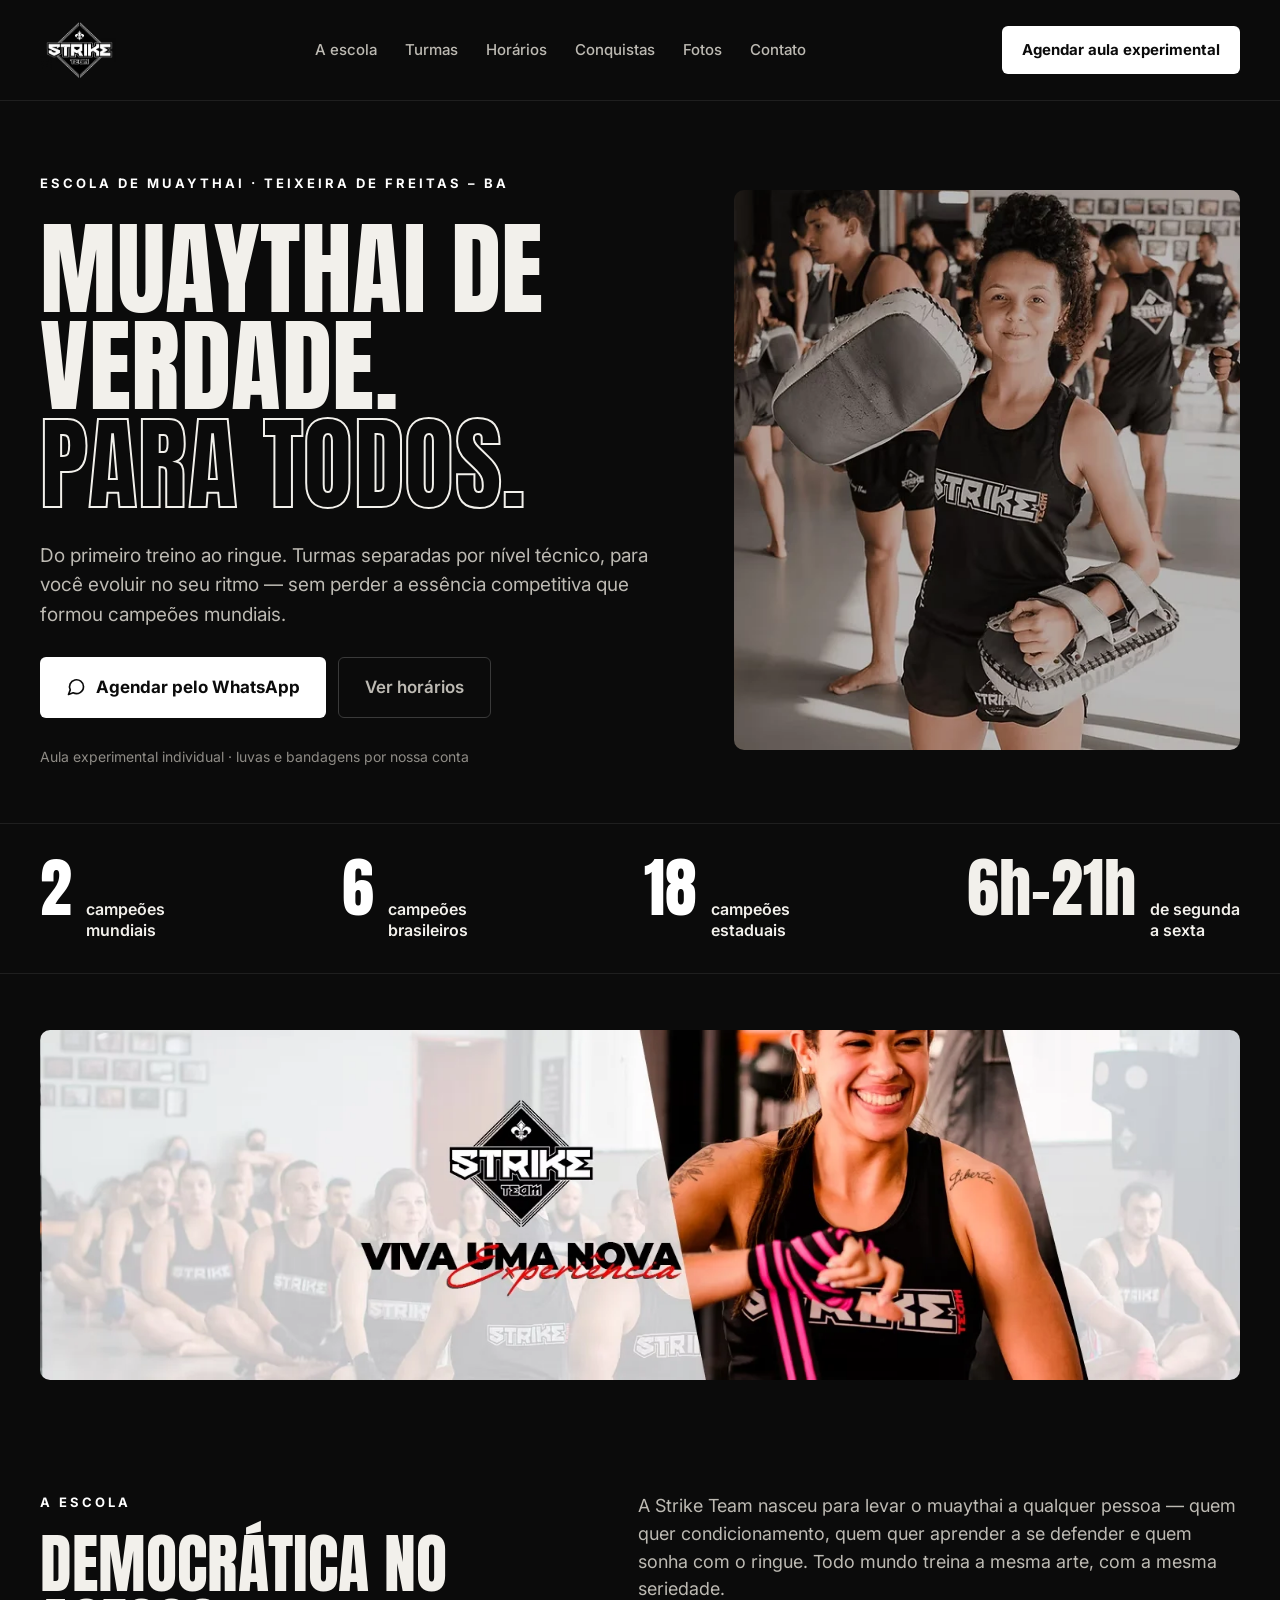
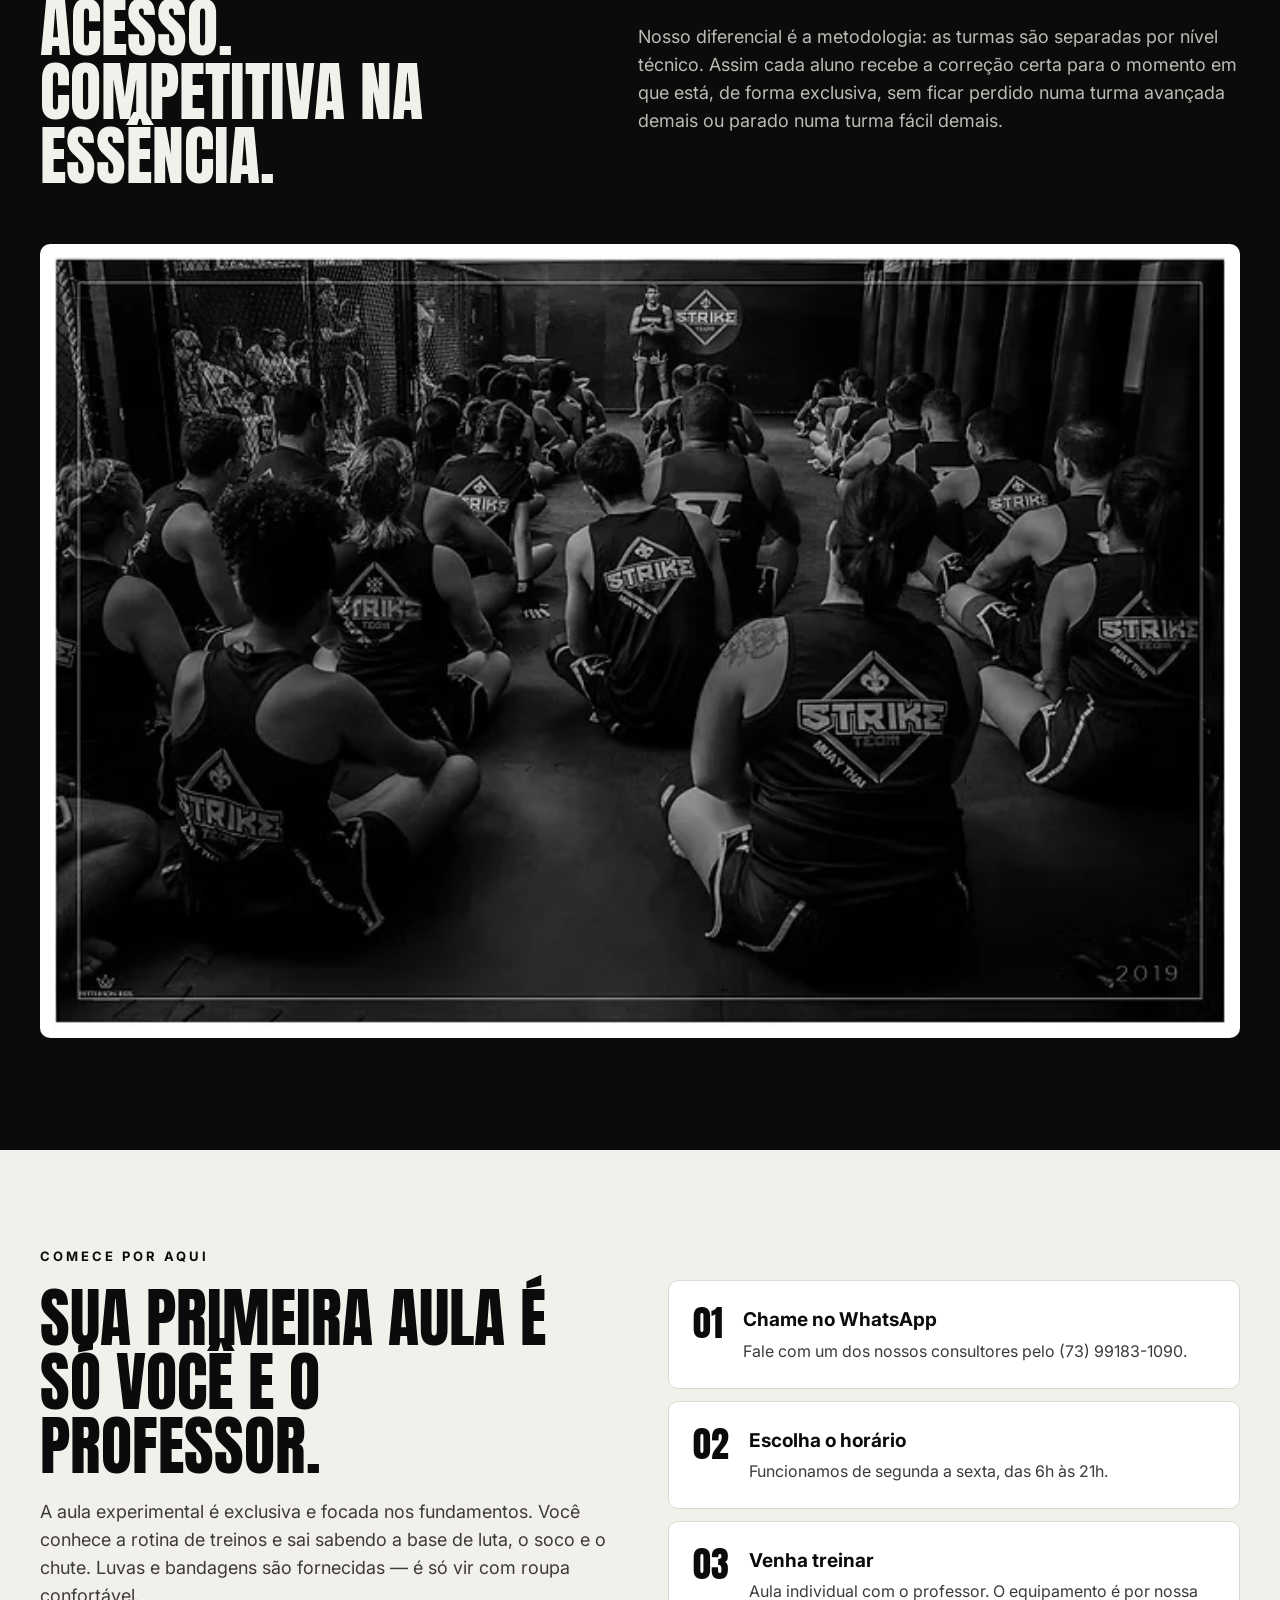
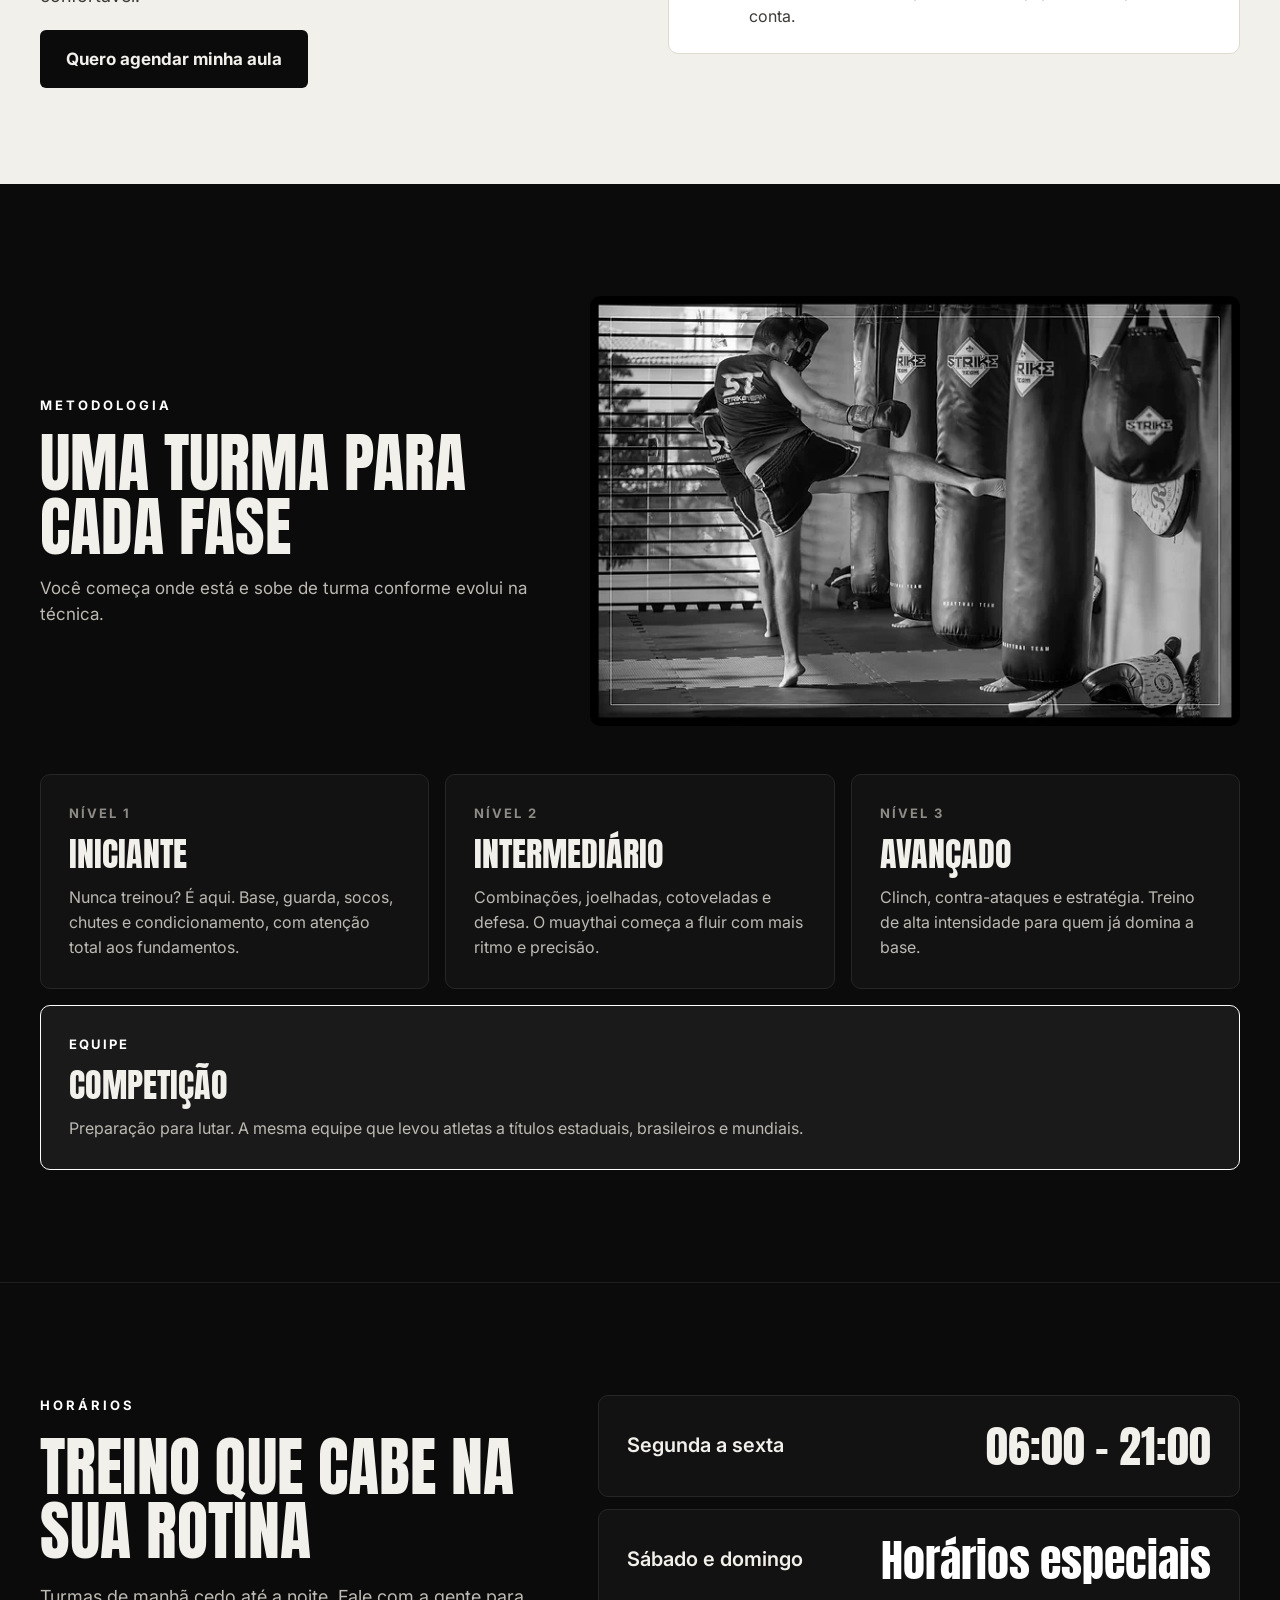
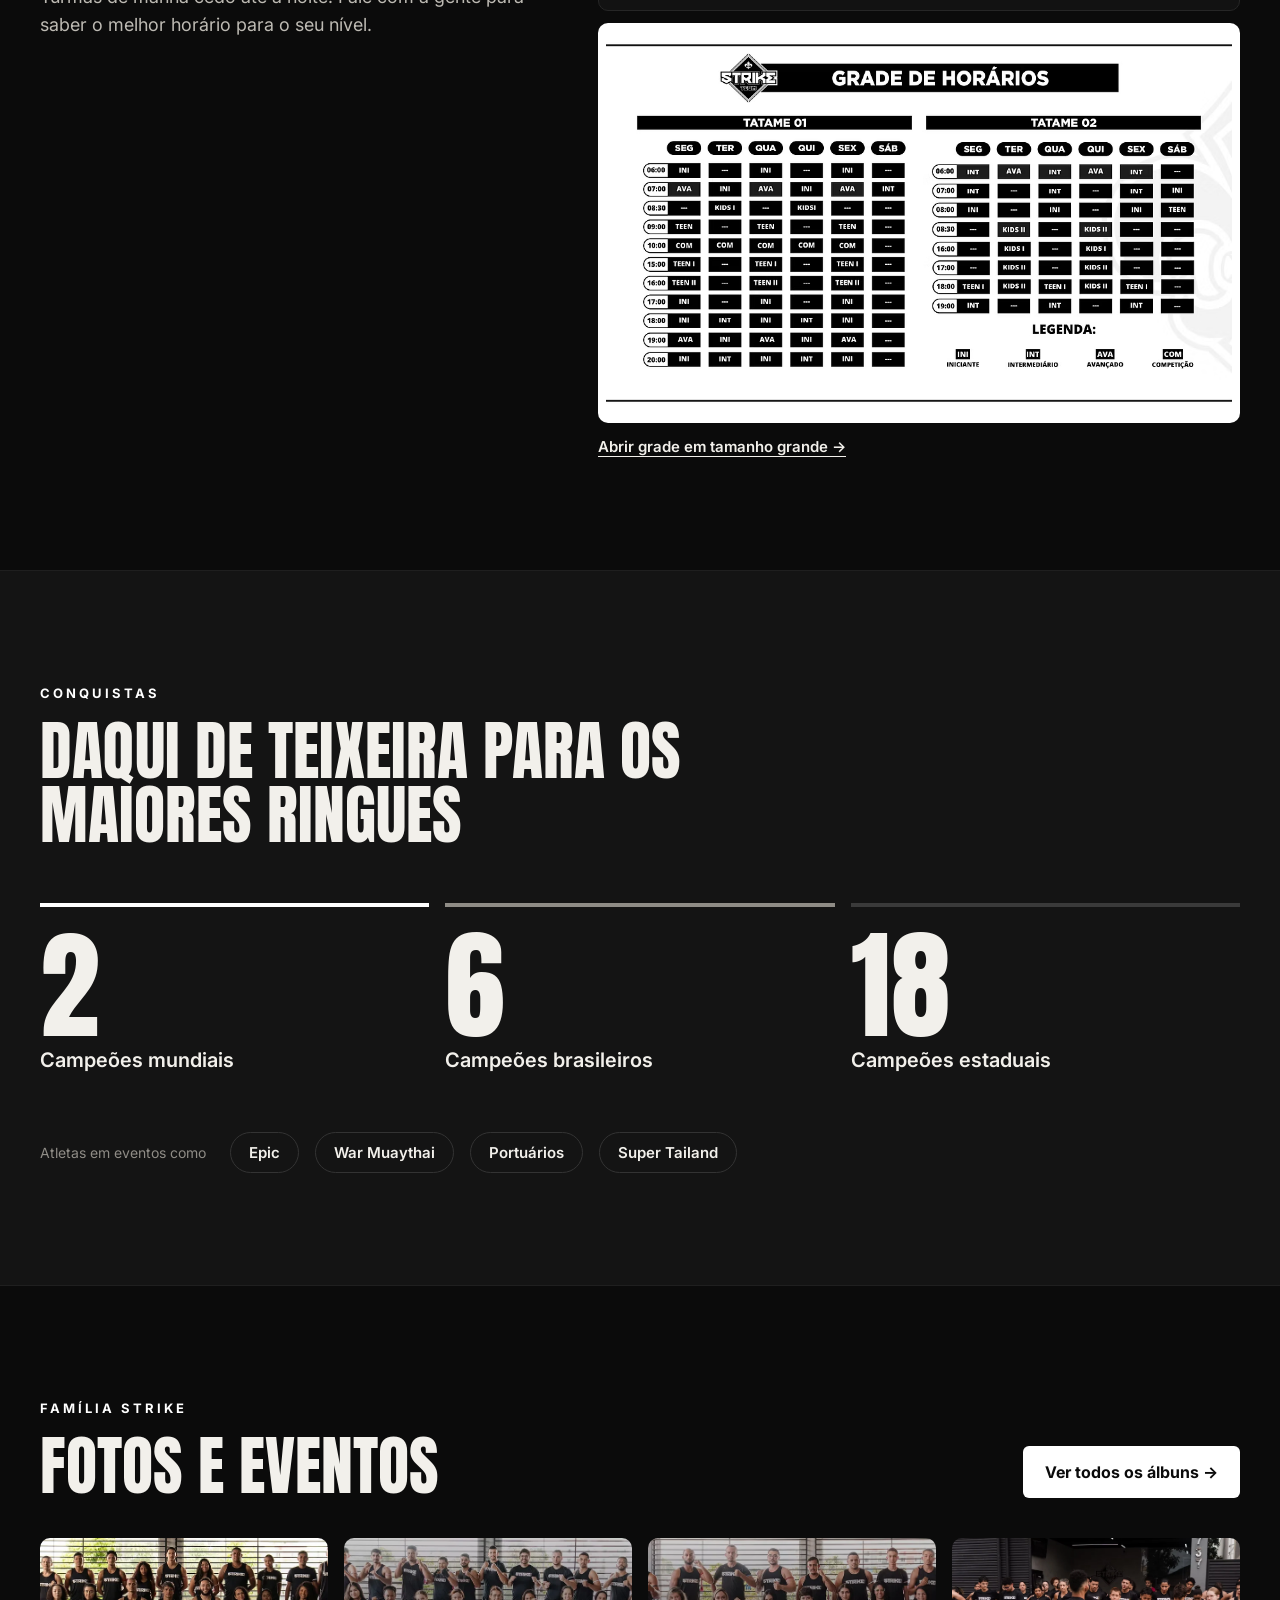
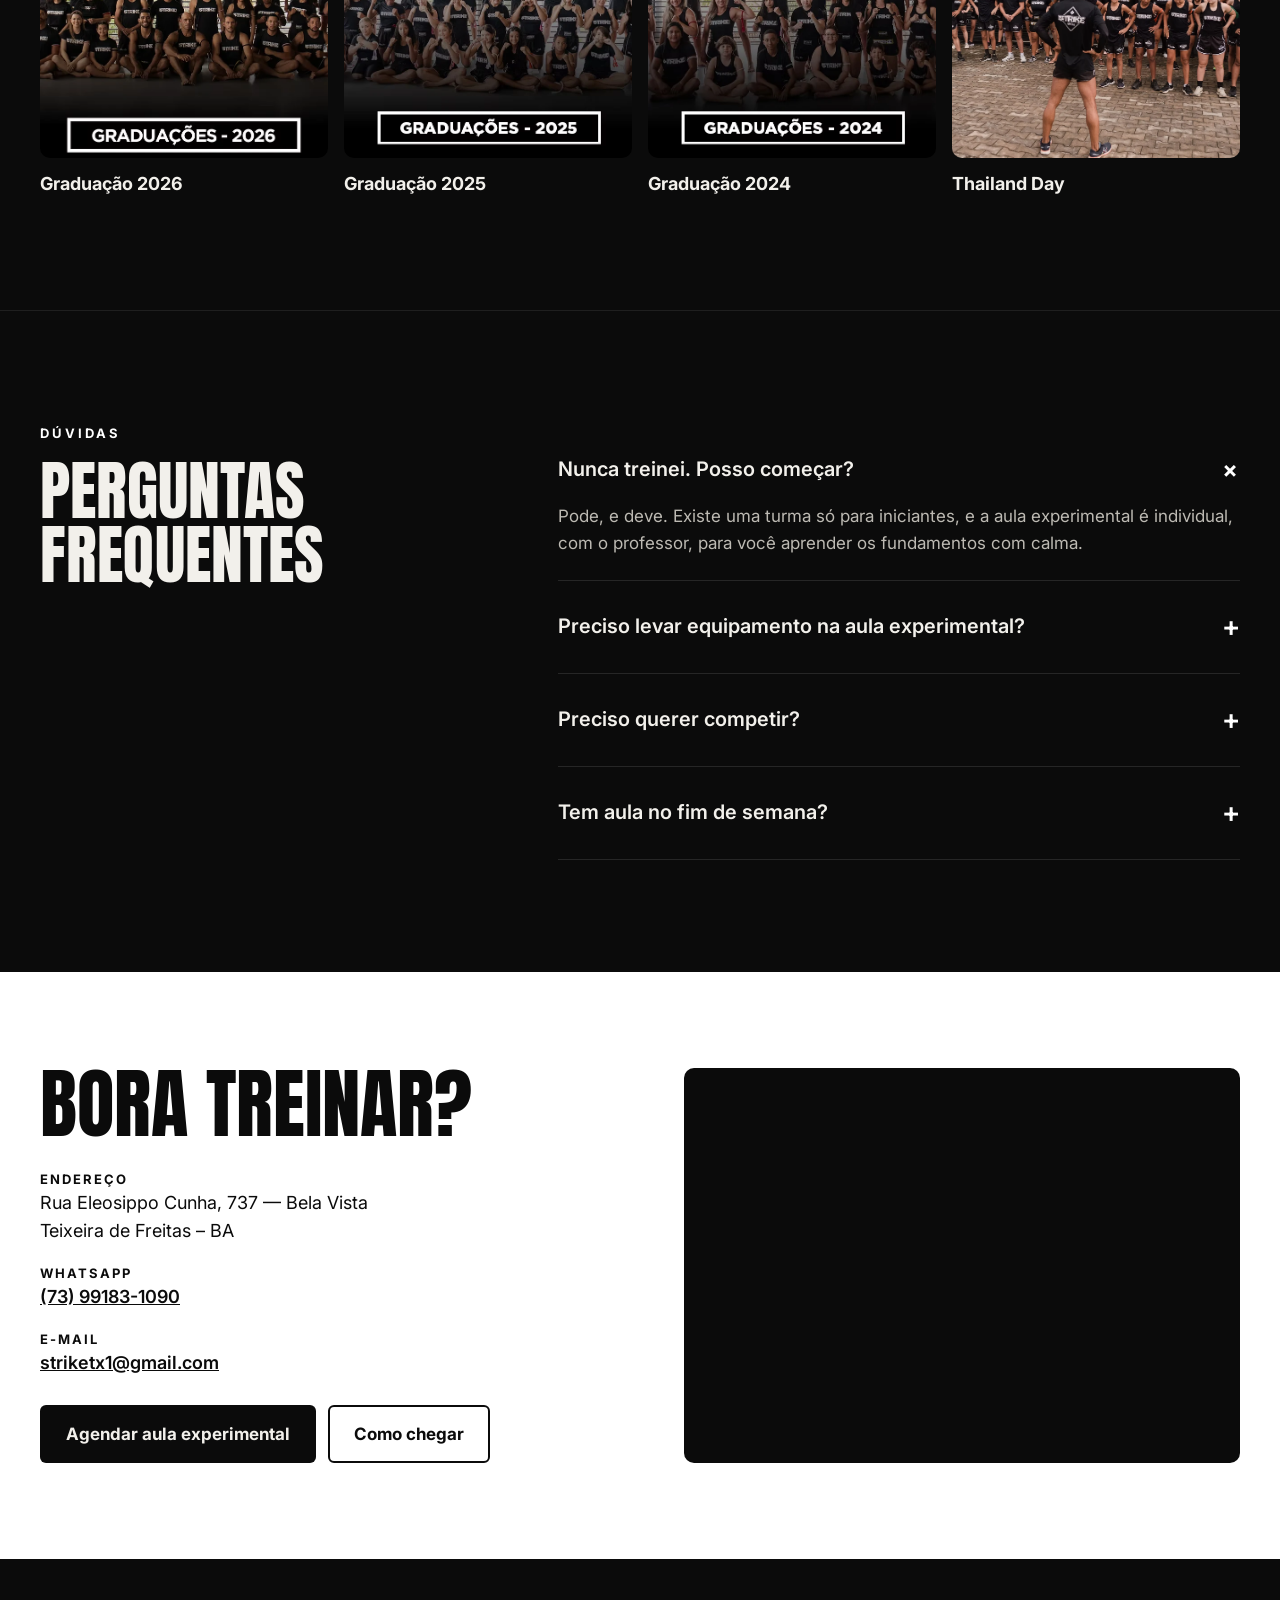
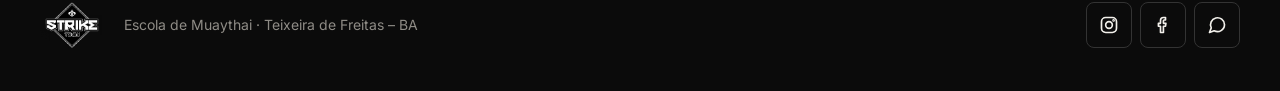
==== index.html @ cdd3045f "Site da Strike Team: página inicial e página de fotos Co-Authored-By: Claude Opus 5.5 <noreply@anthr" ====
<!doctype html>
<html lang="pt-BR">
<head>
<meta charset="utf-8">
<meta name="description" content="Escola de Muaythai Strike Team em Teixeira de Freitas – BA. Turmas por nível, do iniciante à competição. Agende sua aula experimental.">
<title>Strike Team — Escola de Muaythai em Teixeira de Freitas</title>
<meta name="viewport" content="width=device-width, initial-scale=1">
<link rel="icon" href="img/logo.png">

<link rel="preconnect" href="https://fonts.googleapis.com">
<link href="https://fonts.googleapis.com/css2?family=Anton&amp;family=Inter:wght@400;500;600;700&amp;display=swap" rel="stylesheet">
<style>
body{margin:0;background:#0B0B0B}
a{color:#F2F0EB}a:hover{color:#FFFFFF}
.ph{background-color:#161616;background-image:repeating-linear-gradient(135deg,rgba(255,255,255,0.035) 0 2px,transparent 2px 14px);border:1px solid #262626}
.btn-red:hover{background:#D6D3CC !important;color:#0B0B0B !important}
.btn-ghost:hover{border-color:#F2F0EB !important;color:#F2F0EB !important}
.navlink{color:#BDBAB3;text-decoration:none}.navlink:hover{color:#F2F0EB}
.card:hover{border-color:#F2F0EB !important}
.tile:hover .tile-label{text-decoration:underline}
details summary{list-style:none;cursor:pointer}
details summary::-webkit-details-marker{display:none}
details[open] .plus{transform:rotate(45deg)}
</style>
</head>
<body>



<div style="width: 100%; background: #0B0B0B; color: #F2F0EB; font-family: Inter, system-ui, sans-serif; font-size: 16px; line-height: 1.55">


<header style="border-bottom: 1px solid #1F1F1F">
<div style="max-width: 1200px; margin: 0 auto; padding: 18px 24px; display: flex; flex-wrap: wrap; align-items: center; justify-content: space-between; gap: 16px 32px">
<a href="#topo" style="display: flex; align-items: center; min-height: 44px">
<img src="img/logo.png" alt="Strike Team — início" style="height: 64px; width: auto; display: block">
</a>
<nav aria-label="Principal" style="display: flex; flex-wrap: wrap; gap: 8px 28px; font-size: 15px; font-weight: 500">
<a class="navlink" href="#escola">A escola</a>
<a class="navlink" href="#turmas">Turmas</a>
<a class="navlink" href="#horarios">Horários</a>
<a class="navlink" href="#conquistas">Conquistas</a>
<a class="navlink" href="fotos.html">Fotos</a>
<a class="navlink" href="#contato">Contato</a>
</nav>
<a class="btn-red" href="https://wa.me/5573991831090?text=Ol%C3%A1!%20Quero%20agendar%20minha%20aula%20experimental%20na%20Strike%20Team." style="background: #FFFFFF; color: #0B0B0B; text-decoration: none; font-weight: 700; font-size: 15px; padding: 12px 20px; border-radius: 6px; min-height: 44px; box-sizing: border-box; display: inline-flex; align-items: center">Agendar aula experimental</a>
</div>
</header>


<section id="topo" style="max-width: 1200px; margin: 0 auto; padding: 72px 24px 56px; display: flex; flex-wrap: wrap; gap: 48px; align-items: center">
<div style="flex: 1 1 520px; min-width: 0; display: flex; flex-direction: column; gap: 28px">
<p style="margin: 0; font-size: 13px; font-weight: 700; letter-spacing: 3px; text-transform: uppercase; color: #FFFFFF">Escola de Muaythai · Teixeira de Freitas – BA</p>
<h1 style="margin: 0; font-family: Anton, Impact, sans-serif; font-weight: 400; font-size: clamp(56px, 8vw, 112px); line-height: 0.95; letter-spacing: 0.5px; text-transform: uppercase">Muaythai de verdade.<br><span style="color: transparent; -webkit-text-stroke: 2px #F2F0EB">Para todos.</span></h1>
<p style="margin: 0; font-size: 19px; color: #BDBAB3; max-width: 34em">Do primeiro treino ao ringue. Turmas separadas por nível técnico, para você evoluir no seu ritmo — sem perder a essência competitiva que formou campeões mundiais.</p>
<div style="display: flex; flex-wrap: wrap; gap: 12px">
<a class="btn-red" href="https://wa.me/5573991831090?text=Ol%C3%A1!%20Quero%20agendar%20minha%20aula%20experimental%20na%20Strike%20Team." style="background: #FFFFFF; color: #0B0B0B; text-decoration: none; font-weight: 700; font-size: 17px; padding: 16px 26px; border-radius: 6px; display: inline-flex; align-items: center; gap: 10px; min-height: 52px; box-sizing: border-box">
<svg aria-hidden="true" width="20" height="20" viewBox="0 0 24 24" fill="none" stroke="currentColor" stroke-width="2" stroke-linecap="round" stroke-linejoin="round"><path d="M21 11.5a8.4 8.4 0 0 1-12.4 7.4L3 21l2.1-5.5A8.4 8.4 0 1 1 21 11.5z"></path></svg>
Agendar pelo WhatsApp</a>
<a class="btn-ghost" href="#horarios" style="border: 1px solid #3A3A3A; color: #BDBAB3; text-decoration: none; font-weight: 600; font-size: 17px; padding: 16px 26px; border-radius: 6px; display: inline-flex; align-items: center; min-height: 52px; box-sizing: border-box">Ver horários</a>
</div>
<p style="margin: 0; font-size: 14px; color: #8F8C86">Aula experimental individual · luvas e bandagens por nossa conta</p>
</div>
<img src="img/aluna.webp" alt="Aluna da Strike Team segurando aparadores no tatame, com a turma treinando ao fundo" style="flex: 1 1 380px; min-width: 0; height: 560px; border-radius: 10px; object-fit: cover; object-position: center 30%; display: block">
</section>


<section aria-label="Resultados" style="border-top: 1px solid #1F1F1F; border-bottom: 1px solid #1F1F1F">
<div style="max-width: 1200px; margin: 0 auto; padding: 32px 24px; display: flex; flex-wrap: wrap; gap: 24px 48px; justify-content: space-between; align-items: center">
<div style="display: flex; align-items: baseline; gap: 14px"><span style="font-family: Anton, Impact, sans-serif; font-size: 64px; line-height: 1; color: #FFFFFF">2</span><span style="font-weight: 600; font-size: 16px; line-height: 1.3">campeões<br>mundiais</span></div>
<div style="display: flex; align-items: baseline; gap: 14px"><span style="font-family: Anton, Impact, sans-serif; font-size: 64px; line-height: 1; color: #FFFFFF">6</span><span style="font-weight: 600; font-size: 16px; line-height: 1.3">campeões<br>brasileiros</span></div>
<div style="display: flex; align-items: baseline; gap: 14px"><span style="font-family: Anton, Impact, sans-serif; font-size: 64px; line-height: 1; color: #FFFFFF">18</span><span style="font-weight: 600; font-size: 16px; line-height: 1.3">campeões<br>estaduais</span></div>
<div style="display: flex; align-items: baseline; gap: 14px"><span style="font-family: Anton, Impact, sans-serif; font-size: 64px; line-height: 1">6h–21h</span><span style="font-weight: 600; font-size: 16px; line-height: 1.3">de segunda<br>a sexta</span></div>
</div>
</section>


<section aria-label="Viva uma nova experiência" style="max-width: 1200px; margin: 0 auto; padding: 56px 24px 0">
<a href="https://wa.me/5573991831090?text=Ol%C3%A1!%20Quero%20agendar%20minha%20aula%20experimental%20na%20Strike%20Team." style="display: block; border-radius: 10px; overflow: hidden">
<img src="img/capa.webp" alt="Strike Team — Viva uma nova experiência. Aluna sorrindo com bandagens rosa e turma ao fundo" style="width: 100%; height: auto; display: block">
</a>
</section>


<section id="escola" style="max-width: 1200px; margin: 0 auto; padding: 112px 24px; display: flex; flex-wrap: wrap; gap: 56px; align-items: flex-start">
<div style="flex: 1 1 420px; min-width: 0; display: flex; flex-direction: column; gap: 20px">
<p style="margin: 0; font-size: 13px; font-weight: 700; letter-spacing: 3px; text-transform: uppercase; color: #FFFFFF">A escola</p>
<h2 style="margin: 0; font-family: Anton, Impact, sans-serif; font-weight: 400; font-size: clamp(40px, 5vw, 64px); line-height: 1; text-transform: uppercase">Democrática no acesso.<br>Competitiva na essência.</h2>
</div>
<div style="flex: 1 1 480px; min-width: 0; display: flex; flex-direction: column; gap: 20px; font-size: 18px; color: #BDBAB3">
<p style="margin: 0">A Strike Team nasceu para levar o muaythai a qualquer pessoa — quem quer condicionamento, quem quer aprender a se defender e quem sonha com o ringue. Todo mundo treina a mesma arte, com a mesma seriedade.</p>
<p style="margin: 0">Nosso diferencial é a metodologia: as turmas são separadas por nível técnico. Assim cada aluno recebe a correção certa para o momento em que está, de forma exclusiva, sem ficar perdido numa turma avançada demais ou parado numa turma fácil demais.</p>
</div>
<img src="img/tatame.webp" alt="Alunos da Strike Team sentados no tatame ouvindo o professor" style="flex: 1 1 100%; width: 100%; min-width: 0; height: auto; border-radius: 10px; display: block">
</section>


<section aria-labelledby="exp-title" style="background: #F2F0EB; color: #0B0B0B">
<div style="max-width: 1200px; margin: 0 auto; padding: 96px 24px; display: flex; flex-wrap: wrap; gap: 56px; align-items: center">
<div style="flex: 1 1 440px; min-width: 0; display: flex; flex-direction: column; gap: 20px">
<p style="margin: 0; font-size: 13px; font-weight: 700; letter-spacing: 3px; text-transform: uppercase; color: #0B0B0B">Comece por aqui</p>
<h2 id="exp-title" style="margin: 0; font-family: Anton, Impact, sans-serif; font-weight: 400; font-size: clamp(40px, 5vw, 64px); line-height: 1; text-transform: uppercase">Sua primeira aula é só você e o professor.</h2>
<p style="margin: 0; font-size: 18px; color: #3D3B37">A aula experimental é exclusiva e focada nos fundamentos. Você conhece a rotina de treinos e sai sabendo a base de luta, o soco e o chute. Luvas e bandagens são fornecidas — é só vir com roupa confortável.</p>
<a href="https://wa.me/5573991831090?text=Ol%C3%A1!%20Quero%20agendar%20minha%20aula%20experimental%20na%20Strike%20Team." style="align-self: flex-start; background: #0B0B0B; color: #F2F0EB; text-decoration: none; font-weight: 700; font-size: 17px; padding: 16px 26px; border-radius: 6px; min-height: 52px; box-sizing: border-box; display: inline-flex; align-items: center">Quero agendar minha aula</a>
</div>
<ol style="flex: 1 1 440px; min-width: 0; margin: 0; padding: 0; list-style: none; display: flex; flex-direction: column; gap: 12px">
<li style="display: flex; gap: 20px; align-items: flex-start; background: #FFFFFF; border: 1px solid #DEDAD1; border-radius: 10px; padding: 24px">
<span style="font-family: Anton, Impact, sans-serif; font-size: 36px; line-height: 1; color: #0B0B0B">01</span>
<div><h3 style="margin: 0 0 4px; font-size: 19px; font-weight: 700">Chame no WhatsApp</h3><p style="margin: 0; color: #3D3B37">Fale com um dos nossos consultores pelo (73) 99183-1090.</p></div>
</li>
<li style="display: flex; gap: 20px; align-items: flex-start; background: #FFFFFF; border: 1px solid #DEDAD1; border-radius: 10px; padding: 24px">
<span style="font-family: Anton, Impact, sans-serif; font-size: 36px; line-height: 1; color: #0B0B0B">02</span>
<div><h3 style="margin: 0 0 4px; font-size: 19px; font-weight: 700">Escolha o horário</h3><p style="margin: 0; color: #3D3B37">Funcionamos de segunda a sexta, das 6h às 21h.</p></div>
</li>
<li style="display: flex; gap: 20px; align-items: flex-start; background: #FFFFFF; border: 1px solid #DEDAD1; border-radius: 10px; padding: 24px">
<span style="font-family: Anton, Impact, sans-serif; font-size: 36px; line-height: 1; color: #0B0B0B">03</span>
<div><h3 style="margin: 0 0 4px; font-size: 19px; font-weight: 700">Venha treinar</h3><p style="margin: 0; color: #3D3B37">Aula individual com o professor. O equipamento é por nossa conta.</p></div>
</li>
</ol>
</div>
</section>


<section id="turmas" style="max-width: 1200px; margin: 0 auto; padding: 112px 24px; display: flex; flex-direction: column; gap: 48px">
<div style="display: flex; flex-wrap: wrap; gap: 40px; justify-content: space-between; align-items: center">
<div style="flex: 1 1 380px; min-width: 0; display: flex; flex-direction: column; gap: 16px">
<p style="margin: 0; font-size: 13px; font-weight: 700; letter-spacing: 3px; text-transform: uppercase; color: #FFFFFF">Metodologia</p>
<h2 style="margin: 0; font-family: Anton, Impact, sans-serif; font-weight: 400; font-size: clamp(40px, 5vw, 64px); line-height: 1; text-transform: uppercase">Uma turma para cada fase</h2>
<p style="margin: 0; color: #BDBAB3; font-size: 17px">Você começa onde está e sobe de turma conforme evolui na técnica.</p>
</div>
<img src="img/metodologia.webp" alt="Atleta da Strike Team chutando o saco de pancada" style="flex: 1 1 520px; min-width: 0; width: 100%; height: auto; border-radius: 10px; display: block">
</div>
<div style="display: flex; flex-wrap: wrap; gap: 16px">
<article class="card" style="flex: 1 1 240px; min-width: 0; border: 1px solid #262626; border-radius: 10px; padding: 28px; display: flex; flex-direction: column; gap: 14px; background: #121212">
<span style="font-size: 13px; font-weight: 700; letter-spacing: 2px; color: #8F8C86">NÍVEL 1</span>
<h3 style="margin: 0; font-family: Anton, Impact, sans-serif; font-weight: 400; font-size: 34px; text-transform: uppercase; line-height: 1">Iniciante</h3>
<p style="margin: 0; color: #BDBAB3">Nunca treinou? É aqui. Base, guarda, socos, chutes e condicionamento, com atenção total aos fundamentos.</p>
</article>
<article class="card" style="flex: 1 1 240px; min-width: 0; border: 1px solid #262626; border-radius: 10px; padding: 28px; display: flex; flex-direction: column; gap: 14px; background: #121212">
<span style="font-size: 13px; font-weight: 700; letter-spacing: 2px; color: #8F8C86">NÍVEL 2</span>
<h3 style="margin: 0; font-family: Anton, Impact, sans-serif; font-weight: 400; font-size: 34px; text-transform: uppercase; line-height: 1">Intermediário</h3>
<p style="margin: 0; color: #BDBAB3">Combinações, joelhadas, cotoveladas e defesa. O muaythai começa a fluir com mais ritmo e precisão.</p>
</article>
<article class="card" style="flex: 1 1 240px; min-width: 0; border: 1px solid #262626; border-radius: 10px; padding: 28px; display: flex; flex-direction: column; gap: 14px; background: #121212">
<span style="font-size: 13px; font-weight: 700; letter-spacing: 2px; color: #8F8C86">NÍVEL 3</span>
<h3 style="margin: 0; font-family: Anton, Impact, sans-serif; font-weight: 400; font-size: 34px; text-transform: uppercase; line-height: 1">Avançado</h3>
<p style="margin: 0; color: #BDBAB3">Clinch, contra-ataques e estratégia. Treino de alta intensidade para quem já domina a base.</p>
</article>
<article class="card" style="flex: 1 1 240px; min-width: 0; border: 1px solid #FFFFFF; border-radius: 10px; padding: 28px; display: flex; flex-direction: column; gap: 14px; background: #1A1A1A">
<span style="font-size: 13px; font-weight: 700; letter-spacing: 2px; color: #FFFFFF">EQUIPE</span>
<h3 style="margin: 0; font-family: Anton, Impact, sans-serif; font-weight: 400; font-size: 34px; text-transform: uppercase; line-height: 1">Competição</h3>
<p style="margin: 0; color: #BDBAB3">Preparação para lutar. A mesma equipe que levou atletas a títulos estaduais, brasileiros e mundiais.</p>
</article>
</div>
</section>


<section id="horarios" style="border-top: 1px solid #1F1F1F">
<div style="max-width: 1200px; margin: 0 auto; padding: 112px 24px; display: flex; flex-wrap: wrap; gap: 56px; align-items: flex-start">
<div style="flex: 1 1 380px; min-width: 0; display: flex; flex-direction: column; gap: 20px">
<p style="margin: 0; font-size: 13px; font-weight: 700; letter-spacing: 3px; text-transform: uppercase; color: #FFFFFF">Horários</p>
<h2 style="margin: 0; font-family: Anton, Impact, sans-serif; font-weight: 400; font-size: clamp(40px, 5vw, 64px); line-height: 1; text-transform: uppercase">Treino que cabe na sua rotina</h2>
<p style="margin: 0; font-size: 18px; color: #BDBAB3">Turmas de manhã cedo até a noite. Fale com a gente para saber o melhor horário para o seu nível.</p>
</div>
<div style="flex: 1 1 520px; min-width: 0; display: flex; flex-direction: column; gap: 12px">
<div style="display: flex; flex-wrap: wrap; justify-content: space-between; align-items: center; gap: 12px; border: 1px solid #262626; border-radius: 10px; padding: 28px; background: #121212">
<span style="font-size: 20px; font-weight: 600">Segunda a sexta</span>
<span style="font-family: Anton, Impact, sans-serif; font-size: 44px; line-height: 1">06:00 – 21:00</span>
</div>
<div style="display: flex; flex-wrap: wrap; justify-content: space-between; align-items: center; gap: 12px; border: 1px solid #262626; border-radius: 10px; padding: 28px; background: #121212">
<span style="font-size: 20px; font-weight: 600">Sábado e domingo</span>
<span style="font-family: Anton, Impact, sans-serif; font-size: 44px; line-height: 1; color: #FFFFFF">Horários especiais</span>
</div>
<a href="img/grade.png" target="_blank" style="display: block; background: #FFFFFF; border-radius: 10px; padding: 8px; text-decoration: none">
<img src="img/grade.png" alt="Grade de horários da Strike Team: Tatame 01 e Tatame 02, de segunda a sábado, com turmas iniciante, intermediário, avançado, competição, kids e teen" style="width: 100%; height: auto; display: block">
</a>
<a href="img/grade.png" style="font-size: 15px; font-weight: 600; text-underline-offset: 4px; align-self: flex-start">Abrir grade em tamanho grande →</a>
</div>
</div>
</section>


<section id="conquistas" style="background: #141414; border-top: 1px solid #1F1F1F; border-bottom: 1px solid #1F1F1F">
<div style="max-width: 1200px; margin: 0 auto; padding: 112px 24px; display: flex; flex-direction: column; gap: 56px">
<div style="display: flex; flex-direction: column; gap: 16px; max-width: 760px">
<p style="margin: 0; font-size: 13px; font-weight: 700; letter-spacing: 3px; text-transform: uppercase; color: #FFFFFF">Conquistas</p>
<h2 style="margin: 0; font-family: Anton, Impact, sans-serif; font-weight: 400; font-size: clamp(40px, 5vw, 64px); line-height: 1; text-transform: uppercase">Daqui de Teixeira para os maiores ringues</h2>
</div>
<div style="display: flex; flex-wrap: wrap; gap: 16px">
<div style="flex: 1 1 280px; min-width: 0; border-top: 4px solid #FFFFFF; padding-top: 24px; display: flex; flex-direction: column; gap: 6px">
<span style="font-family: Anton, Impact, sans-serif; font-size: 120px; line-height: 0.9">2</span>
<span style="font-size: 20px; font-weight: 600">Campeões mundiais</span>
</div>
<div style="flex: 1 1 280px; min-width: 0; border-top: 4px solid #8F8C86; padding-top: 24px; display: flex; flex-direction: column; gap: 6px">
<span style="font-family: Anton, Impact, sans-serif; font-size: 120px; line-height: 0.9">6</span>
<span style="font-size: 20px; font-weight: 600">Campeões brasileiros</span>
</div>
<div style="flex: 1 1 280px; min-width: 0; border-top: 4px solid #3A3A3A; padding-top: 24px; display: flex; flex-direction: column; gap: 6px">
<span style="font-family: Anton, Impact, sans-serif; font-size: 120px; line-height: 0.9">18</span>
<span style="font-size: 20px; font-weight: 600">Campeões estaduais</span>
</div>
</div>
<div style="display: flex; flex-wrap: wrap; align-items: center; gap: 12px 16px">
<span style="font-size: 14px; color: #8F8C86; margin-right: 8px">Atletas em eventos como</span>
<span style="border: 1px solid #333; border-radius: 999px; padding: 8px 18px; font-weight: 600; font-size: 15px">Epic</span>
<span style="border: 1px solid #333; border-radius: 999px; padding: 8px 18px; font-weight: 600; font-size: 15px">War Muaythai</span>
<span style="border: 1px solid #333; border-radius: 999px; padding: 8px 18px; font-weight: 600; font-size: 15px">Portuários</span>
<span style="border: 1px solid #333; border-radius: 999px; padding: 8px 18px; font-weight: 600; font-size: 15px">Super Tailand</span>
</div>
</div>
</section>


<section id="fotos" style="max-width: 1200px; margin: 0 auto; padding: 112px 24px; display: flex; flex-direction: column; gap: 40px">
<div style="display: flex; flex-wrap: wrap; gap: 24px; justify-content: space-between; align-items: flex-end">
<div style="display: flex; flex-direction: column; gap: 16px">
<p style="margin: 0; font-size: 13px; font-weight: 700; letter-spacing: 3px; text-transform: uppercase; color: #FFFFFF">Família Strike</p>
<h2 style="margin: 0; font-family: Anton, Impact, sans-serif; font-weight: 400; font-size: clamp(40px, 5vw, 64px); line-height: 1; text-transform: uppercase">Fotos e eventos</h2>
</div>
<a href="fotos.html" style="background: #FFFFFF; color: #0B0B0B; text-decoration: none; font-weight: 700; font-size: 16px; padding: 14px 22px; border-radius: 6px; min-height: 48px; box-sizing: border-box; display: inline-flex; align-items: center">Ver todos os álbuns →</a>
</div>
<div style="display: flex; flex-wrap: wrap; gap: 16px">
<a class="tile" href="fotos.html" style="flex: 1 1 260px; min-width: 0; text-decoration: none; color: #F2F0EB; display: flex; flex-direction: column; gap: 12px">
<img src="img/graduacao-2026.webp" alt="Turma da graduação 2026 da Strike Team" style="width: 100%; height: 220px; object-fit: cover; object-position: center top; border-radius: 10px; display: block">
<span class="tile-label" style="font-weight: 700; font-size: 18px">Graduação 2026</span>
</a>
<a class="tile" href="fotos.html" style="flex: 1 1 260px; min-width: 0; text-decoration: none; color: #F2F0EB; display: flex; flex-direction: column; gap: 12px">
<img src="img/graduacao-2025.webp" alt="Turma da graduação 2025 da Strike Team" style="width: 100%; height: 220px; object-fit: cover; object-position: center top; border-radius: 10px; display: block">
<span class="tile-label" style="font-weight: 700; font-size: 18px">Graduação 2025</span>
</a>
<a class="tile" href="fotos.html" style="flex: 1 1 260px; min-width: 0; text-decoration: none; color: #F2F0EB; display: flex; flex-direction: column; gap: 12px">
<img src="img/graduacao-2024.webp" alt="Turma da graduação 2024 da Strike Team" style="width: 100%; height: 220px; object-fit: cover; object-position: center top; border-radius: 10px; display: block">
<span class="tile-label" style="font-weight: 700; font-size: 18px">Graduação 2024</span>
</a>
<a class="tile" href="fotos.html" style="flex: 1 1 260px; min-width: 0; text-decoration: none; color: #F2F0EB; display: flex; flex-direction: column; gap: 12px">
<img src="img/thailand-day.webp" alt="Alunos da Strike Team aquecendo em frente à academia no Thailand Day" style="width: 100%; height: 220px; object-fit: cover; border-radius: 10px; display: block">
<span class="tile-label" style="font-weight: 700; font-size: 18px">Thailand Day</span>
</a>
</div>
</section>


<section aria-labelledby="faq-title" style="border-top: 1px solid #1F1F1F">
<div style="max-width: 1200px; margin: 0 auto; padding: 112px 24px; display: flex; flex-wrap: wrap; gap: 56px; align-items: flex-start">
<div style="flex: 1 1 340px; min-width: 0; display: flex; flex-direction: column; gap: 16px">
<p style="margin: 0; font-size: 13px; font-weight: 700; letter-spacing: 3px; text-transform: uppercase; color: #FFFFFF">Dúvidas</p>
<h2 id="faq-title" style="margin: 0; font-family: Anton, Impact, sans-serif; font-weight: 400; font-size: clamp(40px, 5vw, 64px); line-height: 1; text-transform: uppercase">Perguntas frequentes</h2>
</div>
<div style="flex: 1 1 560px; min-width: 0; display: flex; flex-direction: column">
<details style="border-bottom: 1px solid #262626; padding: 24px 0" open>
<summary style="display: flex; justify-content: space-between; align-items: center; gap: 16px; font-size: 20px; font-weight: 600; min-height: 44px">Nunca treinei. Posso começar?<span class="plus" aria-hidden="true" style="font-size: 28px; color: #FFFFFF; transition: transform .2s">+</span></summary>
<p style="margin: 12px 0 0; color: #BDBAB3; font-size: 17px">Pode, e deve. Existe uma turma só para iniciantes, e a aula experimental é individual, com o professor, para você aprender os fundamentos com calma.</p>
</details>
<details style="border-bottom: 1px solid #262626; padding: 24px 0">
<summary style="display: flex; justify-content: space-between; align-items: center; gap: 16px; font-size: 20px; font-weight: 600; min-height: 44px">Preciso levar equipamento na aula experimental?<span class="plus" aria-hidden="true" style="font-size: 28px; color: #FFFFFF; transition: transform .2s">+</span></summary>
<p style="margin: 12px 0 0; color: #BDBAB3; font-size: 17px">Não. Luvas e bandagens são fornecidas pela escola. Venha com roupa confortável e uma garrafa de água.</p>
</details>
<details style="border-bottom: 1px solid #262626; padding: 24px 0">
<summary style="display: flex; justify-content: space-between; align-items: center; gap: 16px; font-size: 20px; font-weight: 600; min-height: 44px">Preciso querer competir?<span class="plus" aria-hidden="true" style="font-size: 28px; color: #FFFFFF; transition: transform .2s">+</span></summary>
<p style="margin: 12px 0 0; color: #BDBAB3; font-size: 17px">Não. A maioria treina por saúde, condicionamento e defesa pessoal. A turma de competição existe para quem quiser ir além.</p>
</details>
<details style="border-bottom: 1px solid #262626; padding: 24px 0">
<summary style="display: flex; justify-content: space-between; align-items: center; gap: 16px; font-size: 20px; font-weight: 600; min-height: 44px">Tem aula no fim de semana?<span class="plus" aria-hidden="true" style="font-size: 28px; color: #FFFFFF; transition: transform .2s">+</span></summary>
<p style="margin: 12px 0 0; color: #BDBAB3; font-size: 17px">Sábados e domingos têm horários especiais. Chame no WhatsApp para saber a programação da semana.</p>
</details>
</div>
</div>
</section>


<section id="contato" style="background: #FFFFFF; color: #0B0B0B">
<div style="max-width: 1200px; margin: 0 auto; padding: 96px 24px; display: flex; flex-wrap: wrap; gap: 48px; align-items: stretch">
<div style="flex: 1 1 460px; min-width: 0; display: flex; flex-direction: column; gap: 28px">
<h2 style="margin: 0; font-family: Anton, Impact, sans-serif; font-weight: 400; font-size: clamp(48px, 6vw, 88px); line-height: 0.95; text-transform: uppercase">Bora treinar?</h2>
<div style="display: flex; flex-direction: column; gap: 18px; font-size: 18px">
<div><span style="display: block; font-size: 13px; font-weight: 700; letter-spacing: 2px">ENDEREÇO</span>Rua Eleosippo Cunha, 737 — Bela Vista<br>Teixeira de Freitas – BA</div>
<div><span style="display: block; font-size: 13px; font-weight: 700; letter-spacing: 2px">WHATSAPP</span><a href="https://wa.me/5573991831090" style="color: #0B0B0B; font-weight: 600">(73) 99183-1090</a></div>
<div><span style="display: block; font-size: 13px; font-weight: 700; letter-spacing: 2px">E-MAIL</span><a href="mailto:striketx1@gmail.com" style="color: #0B0B0B; font-weight: 600">striketx1@gmail.com</a></div>
</div>
<div style="display: flex; flex-wrap: wrap; gap: 12px">
<a href="https://wa.me/5573991831090?text=Ol%C3%A1!%20Quero%20agendar%20minha%20aula%20experimental%20na%20Strike%20Team." style="background: #0B0B0B; color: #F2F0EB; text-decoration: none; font-weight: 700; font-size: 17px; padding: 16px 26px; border-radius: 6px; min-height: 52px; box-sizing: border-box; display: inline-flex; align-items: center">Agendar aula experimental</a>
<a href="https://www.google.com/maps/dir/?api=1&amp;destination=-17.5389831,-39.7350851" style="border: 2px solid #0B0B0B; color: #0B0B0B; text-decoration: none; font-weight: 700; font-size: 17px; padding: 14px 24px; border-radius: 6px; min-height: 52px; box-sizing: border-box; display: inline-flex; align-items: center">Como chegar</a>
</div>
</div>
<div style="flex: 1 1 420px; min-width: 0; min-height: 380px; border-radius: 10px; overflow: hidden; background: #0B0B0B"><iframe title="Mapa: Strike Team Teixeira de Freitas" src="https://www.google.com/maps?q=-17.5389831,-39.7350851&amp;z=17&amp;output=embed" width="100%" height="100%" style="border:0; display:block; min-height:380px" loading="lazy" allowfullscreen referrerpolicy="no-referrer-when-downgrade"></iframe></div>
</div>
</section>


<footer style="max-width: 1200px; margin: 0 auto; padding: 40px 24px; display: flex; flex-wrap: wrap; justify-content: space-between; align-items: center; gap: 20px; font-size: 14px; color: #8F8C86">
<div style="display: flex; align-items: center; gap: 8px">
<img src="img/logo.png" alt="Strike Team" style="height: 52px; width: auto; display: block">
<span style="margin-left: 12px">Escola de Muaythai · Teixeira de Freitas – BA</span>
</div>
<div style="display: flex; gap: 8px">
<a href="https://instagram.com/striketeam.teixeira" aria-label="Instagram da Strike Team" style="width: 44px; height: 44px; border: 1px solid #333; border-radius: 8px; display: inline-flex; align-items: center; justify-content: center">
<svg aria-hidden="true" width="20" height="20" viewBox="0 0 24 24" fill="none" stroke="currentColor" stroke-width="2" stroke-linecap="round" stroke-linejoin="round"><rect x="3" y="3" width="18" height="18" rx="5"></rect><circle cx="12" cy="12" r="4"></circle><circle cx="17.5" cy="6.5" r="0.6"></circle></svg>
</a>
<a href="https://facebook.com/striketeam.tx" aria-label="Facebook da Strike Team" style="width: 44px; height: 44px; border: 1px solid #333; border-radius: 8px; display: inline-flex; align-items: center; justify-content: center">
<svg aria-hidden="true" width="20" height="20" viewBox="0 0 24 24" fill="none" stroke="currentColor" stroke-width="2" stroke-linecap="round" stroke-linejoin="round"><path d="M15 3h-2.5A3.5 3.5 0 0 0 9 6.5V10H6.5v3.5H9V21h3.5v-7.5H15l.5-3.5h-3V7a1 1 0 0 1 1-1H15z"></path></svg>
</a>
<a href="https://wa.me/5573991831090" aria-label="WhatsApp da Strike Team" style="width: 44px; height: 44px; border: 1px solid #333; border-radius: 8px; display: inline-flex; align-items: center; justify-content: center">
<svg aria-hidden="true" width="20" height="20" viewBox="0 0 24 24" fill="none" stroke="currentColor" stroke-width="2" stroke-linecap="round" stroke-linejoin="round"><path d="M21 11.5a8.4 8.4 0 0 1-12.4 7.4L3 21l2.1-5.5A8.4 8.4 0 1 1 21 11.5z"></path></svg>
</a>
</div>
</footer>

</div>


</body>
</html>
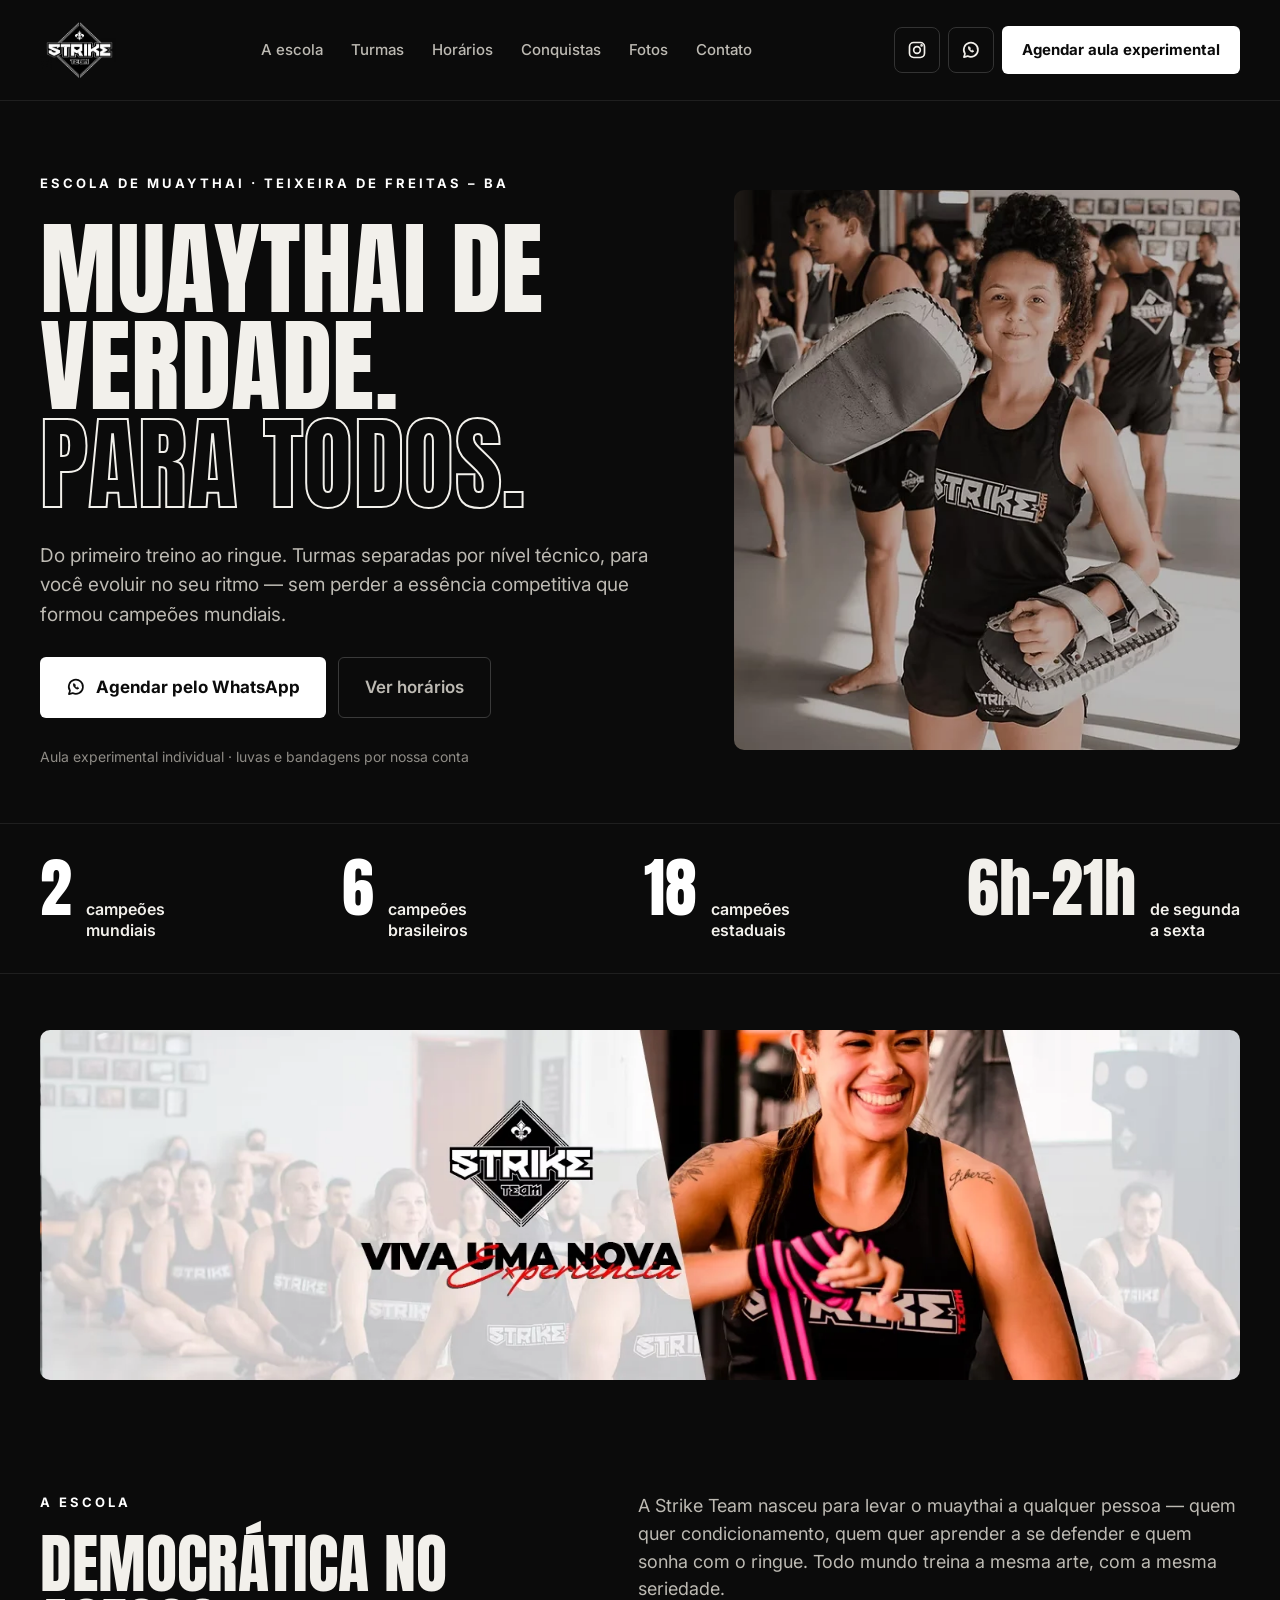
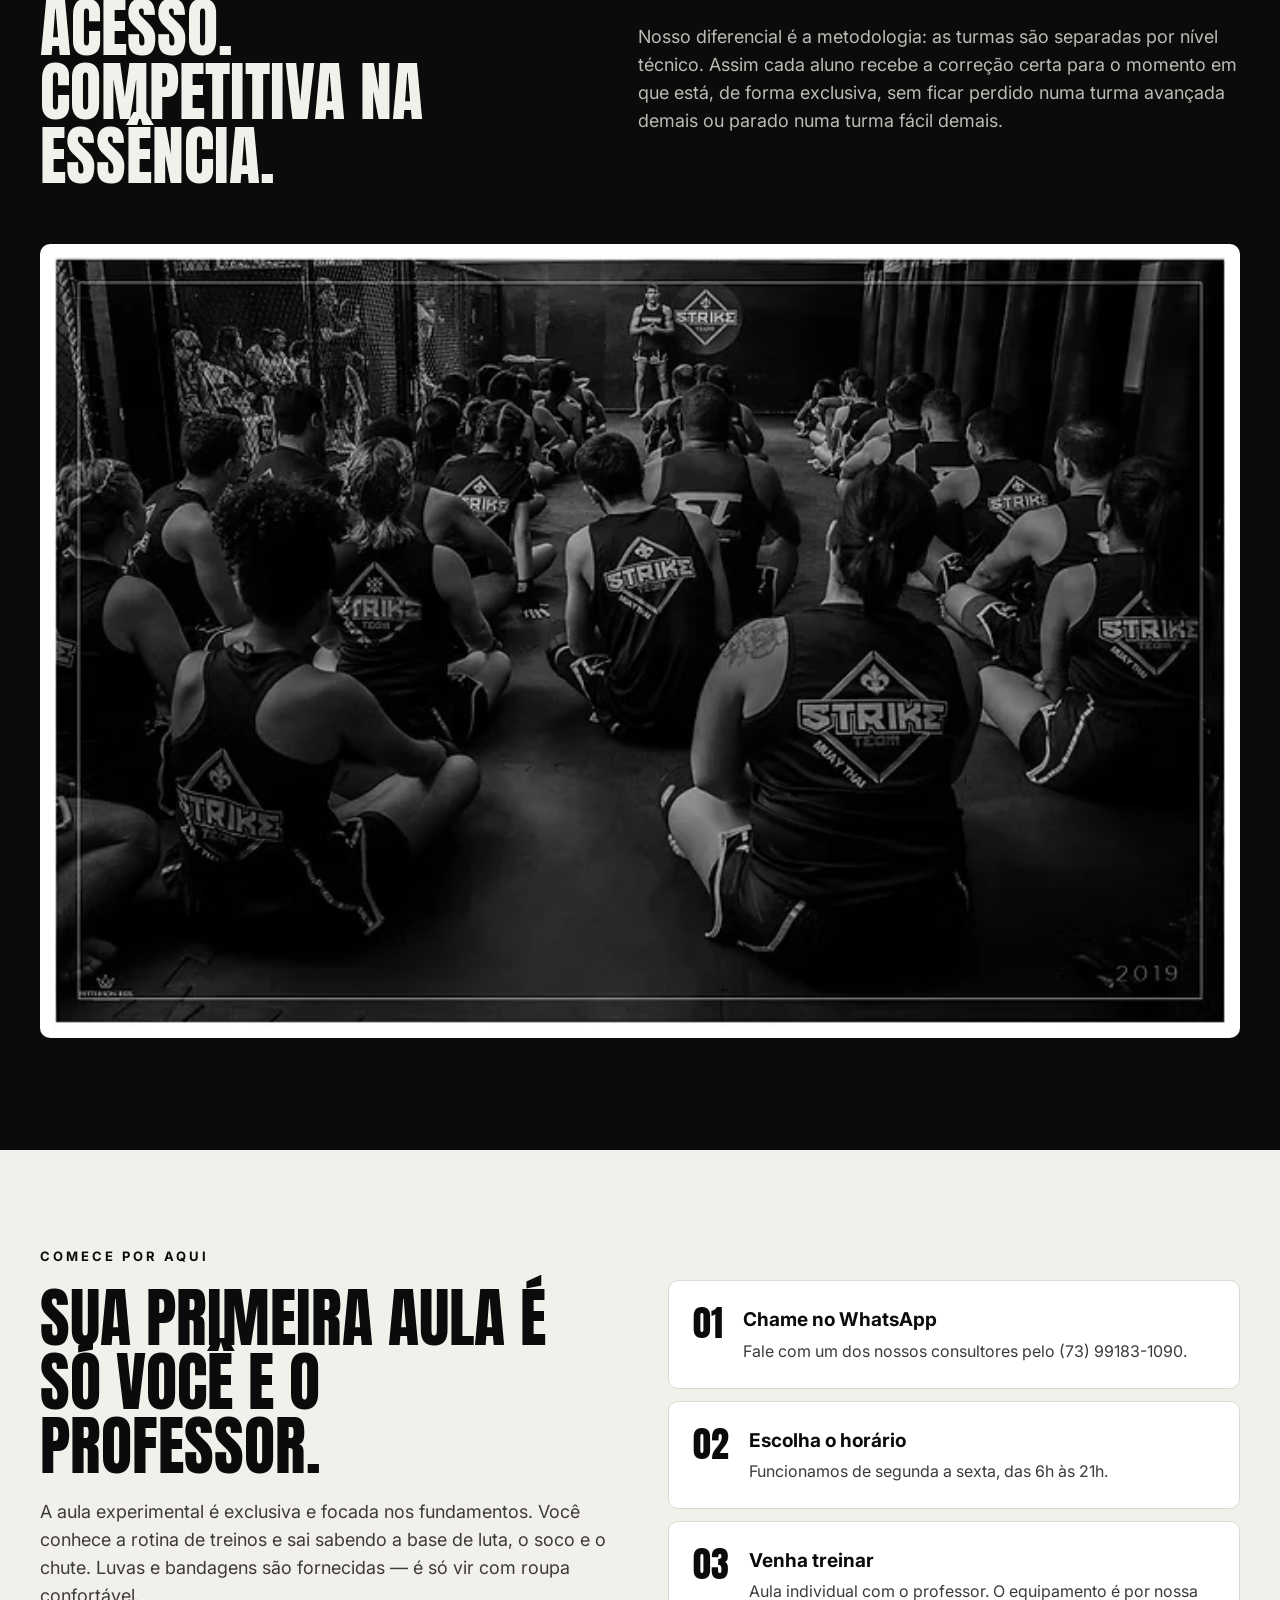
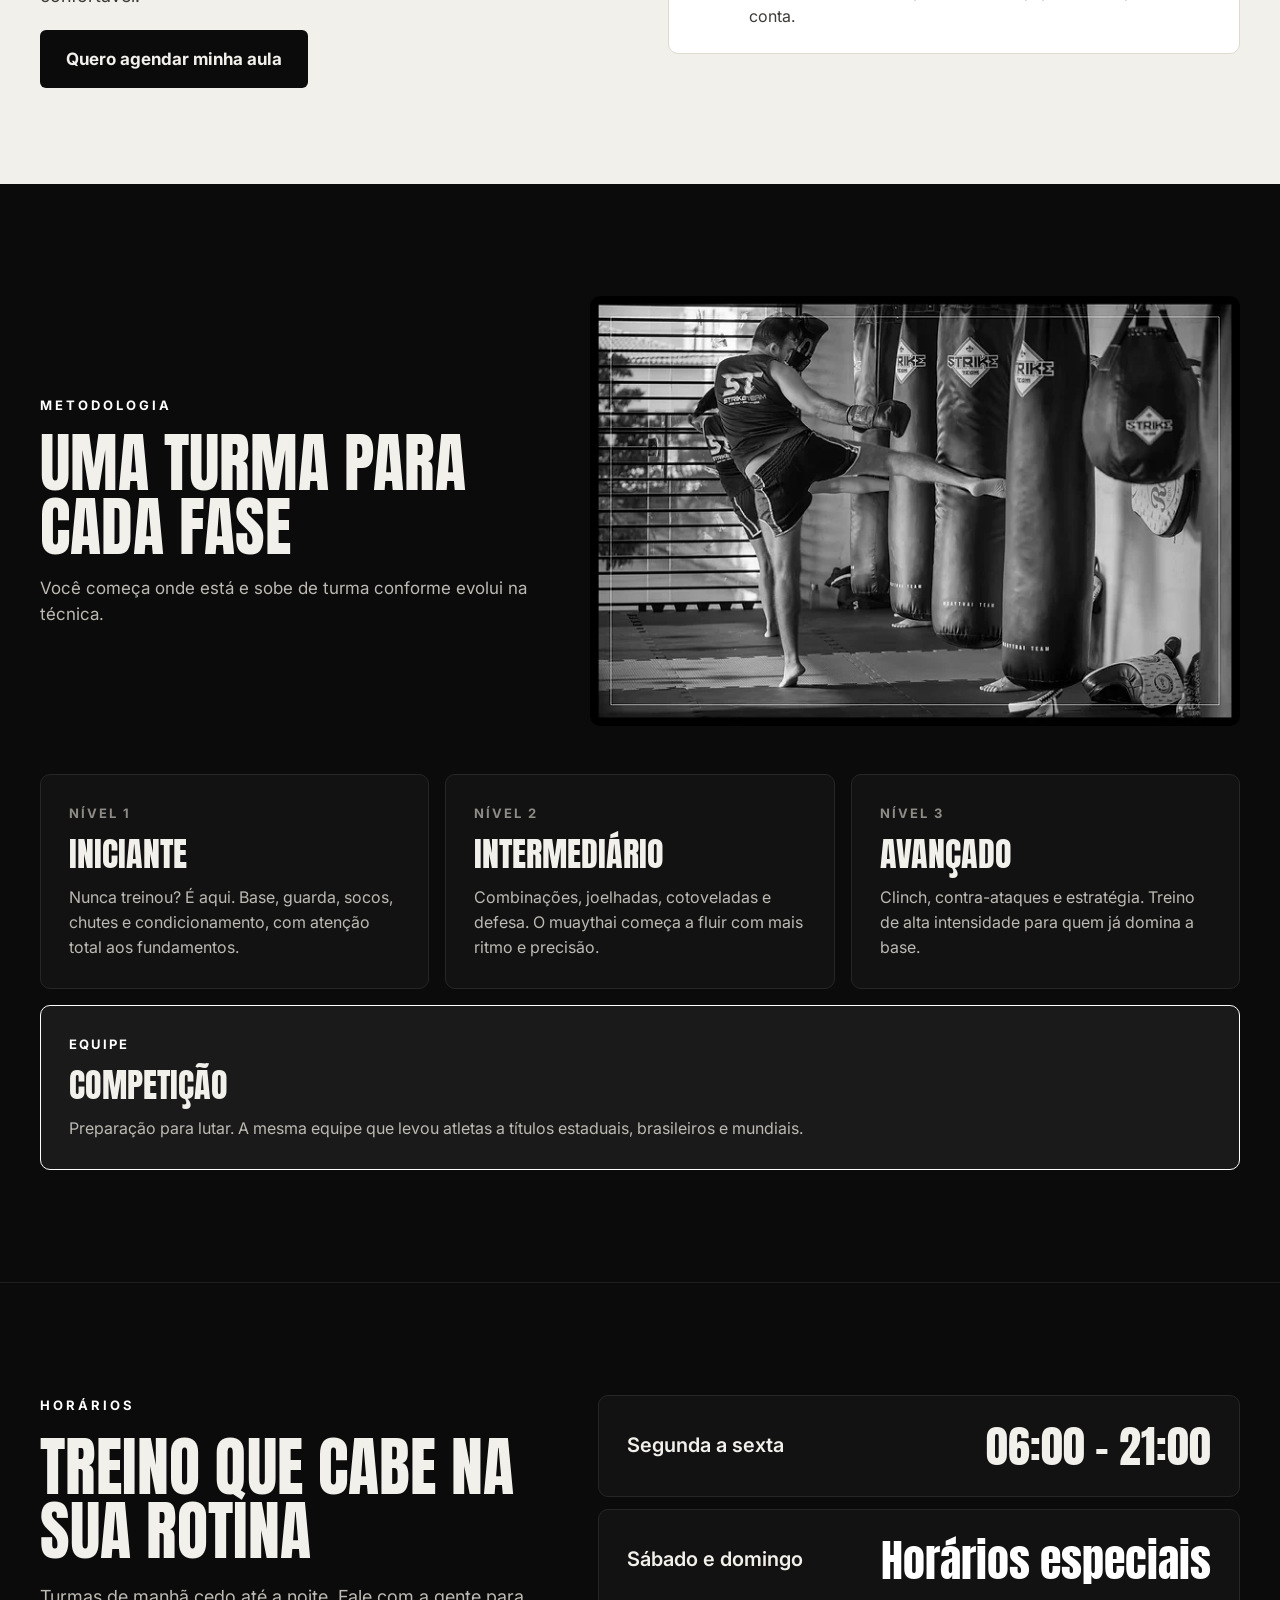
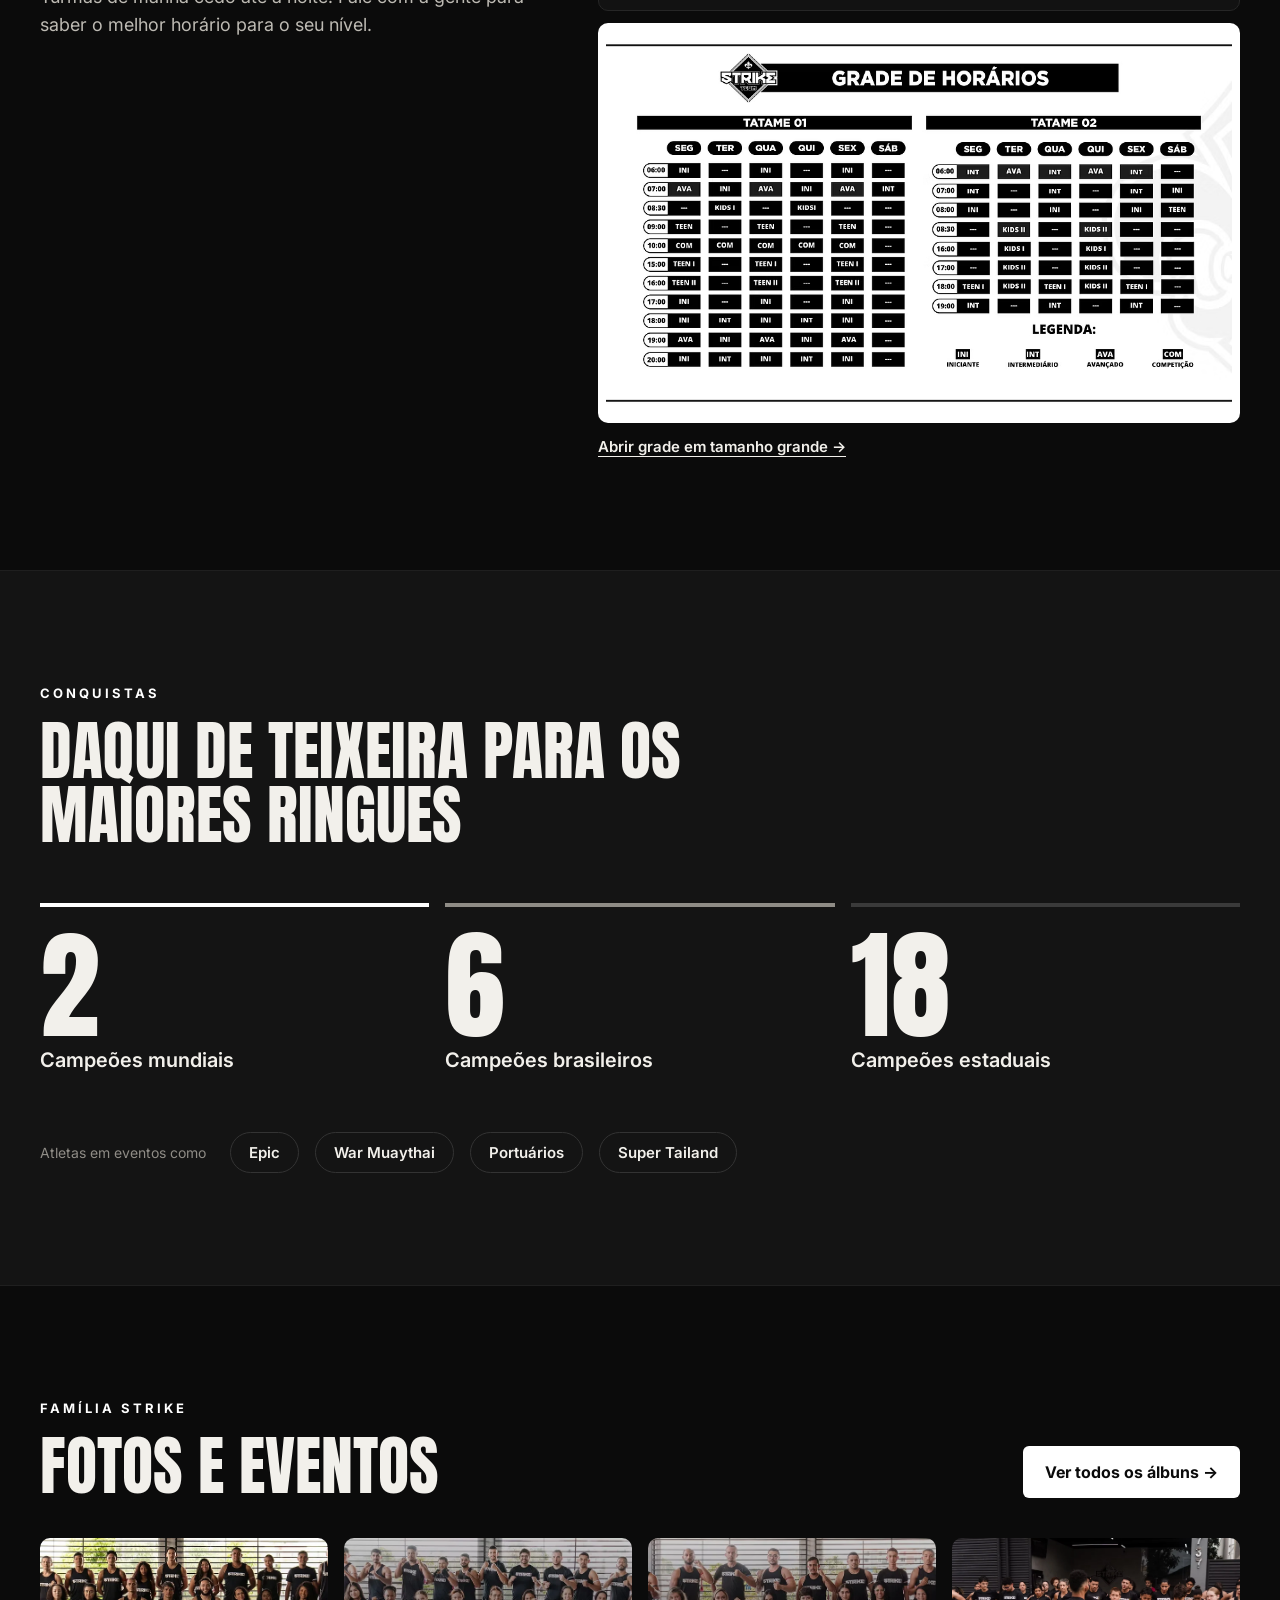
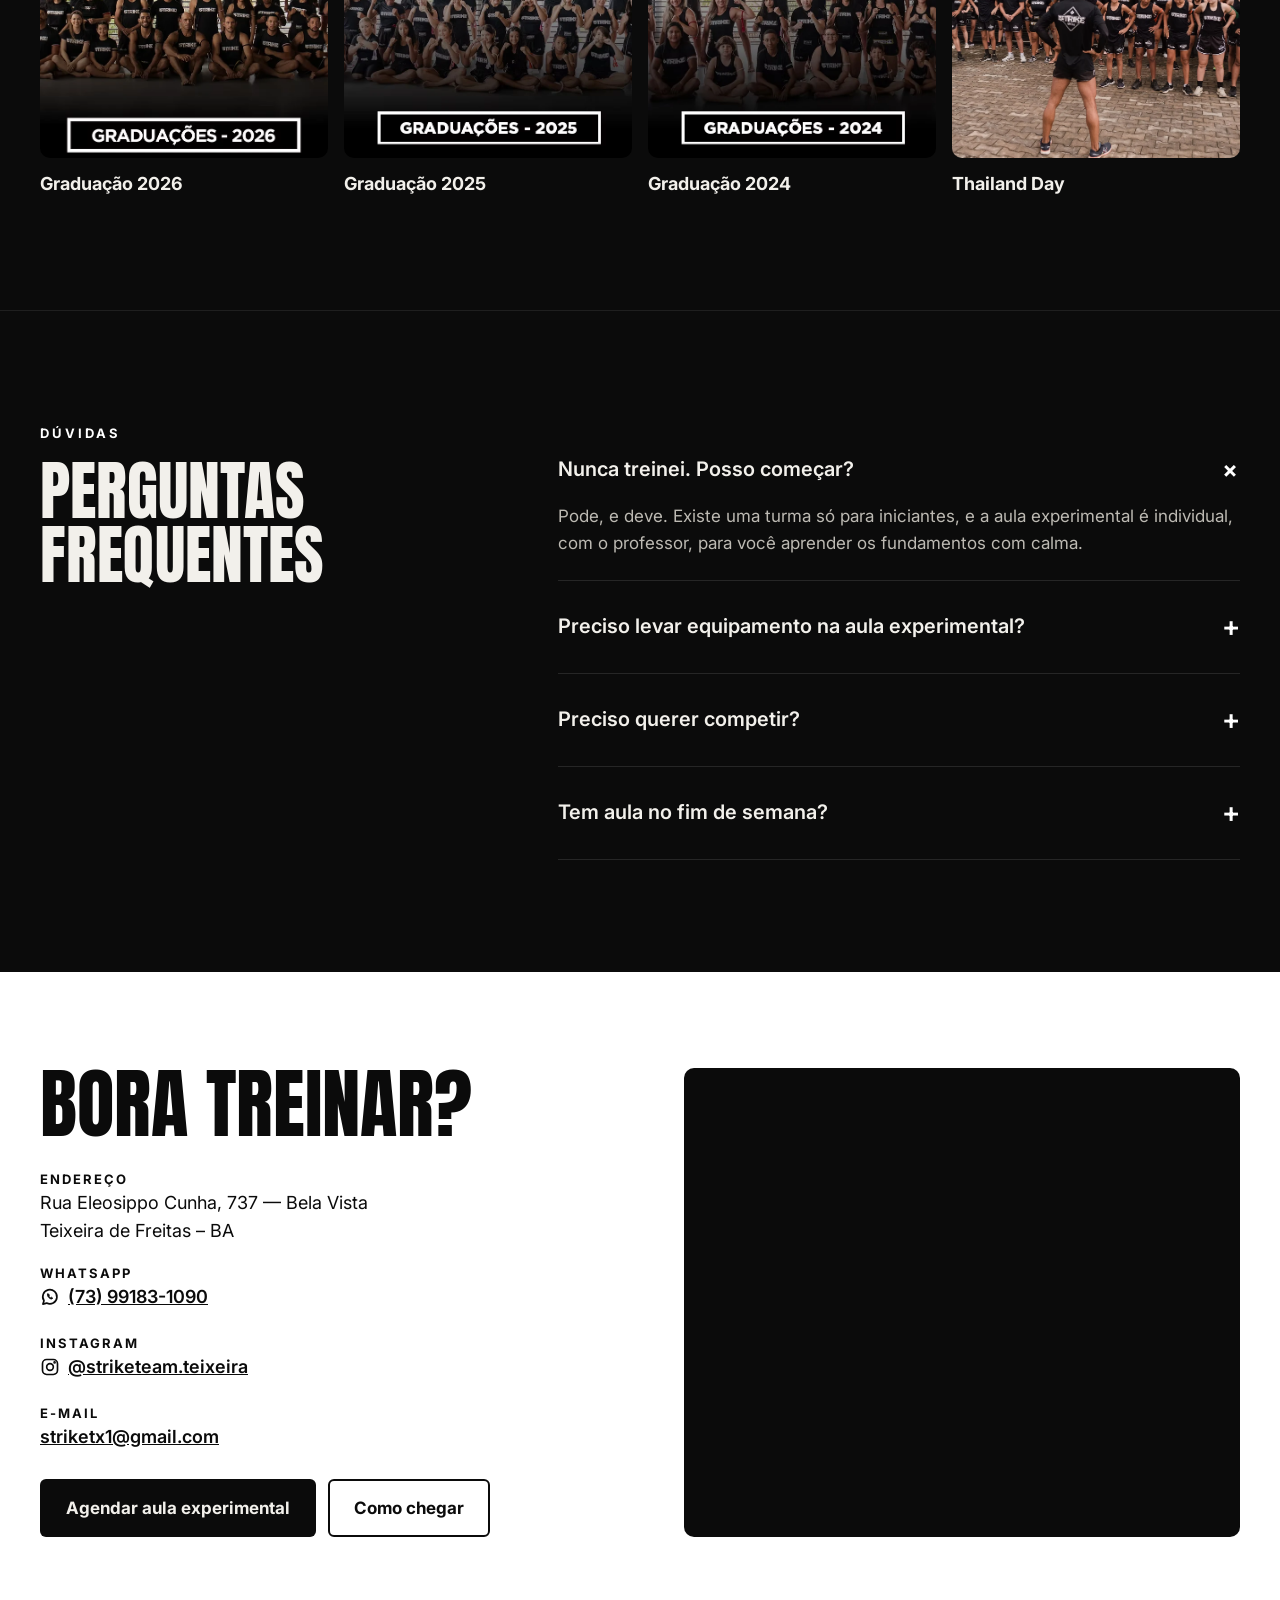
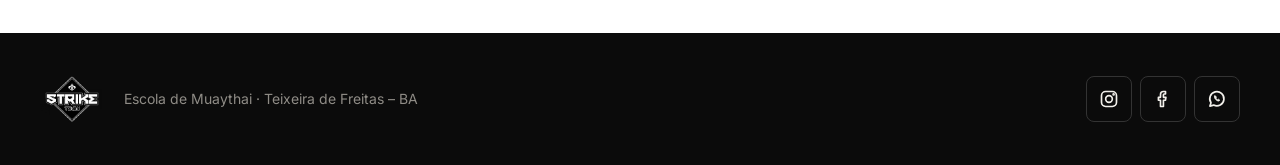
==== commit ae32237e: "Ícones e links de Instagram e WhatsApp Ícones de Instagram e WhatsApp no menu das duas páginas, Inst" ====
--- a/index.html
+++ b/index.html
@@ -21,6 +21,7 @@
 details summary{list-style:none;cursor:pointer}
 details summary::-webkit-details-marker{display:none}
 details[open] .plus{transform:rotate(45deg)}
+.fx-icon{transition:background-color .25s,color .25s,border-color .25s}.fx-icon:hover{background:#F2F0EB;color:#0B0B0B !important;border-color:#F2F0EB !important}
 </style>
 </head>
 <body>
@@ -43,7 +44,11 @@
 <a class="navlink" href="fotos.html">Fotos</a>
 <a class="navlink" href="#contato">Contato</a>
 </nav>
+<div style="display: flex; align-items: center; gap: 8px">
+<a class="fx-icon" href="https://www.instagram.com/striketeam.teixeira/" target="_blank" rel="noopener" aria-label="Instagram da Strike Team" style="width: 44px; height: 44px; border: 1px solid #333; border-radius: 8px; display: inline-flex; align-items: center; justify-content: center; color: #F2F0EB"><svg aria-hidden="true" width="20" height="20" viewBox="0 0 24 24" fill="none" stroke="currentColor" stroke-width="2" stroke-linecap="round" stroke-linejoin="round"><rect x="3" y="3" width="18" height="18" rx="5"></rect><circle cx="12" cy="12" r="4"></circle><circle cx="17.5" cy="6.5" r="0.6" fill="currentColor"></circle></svg></a>
+<a class="fx-icon" href="https://wa.me/5573991831090" target="_blank" rel="noopener" aria-label="WhatsApp da Strike Team" style="width: 44px; height: 44px; border: 1px solid #333; border-radius: 8px; display: inline-flex; align-items: center; justify-content: center; color: #F2F0EB"><svg aria-hidden="true" width="20" height="20" viewBox="0 0 24 24" fill="none" stroke="currentColor" stroke-width="2" stroke-linecap="round" stroke-linejoin="round"><path d="M3.5 20.5l1.3-4A8.5 8.5 0 1 1 8 19.3l-4.5 1.2z"></path><path d="M9 8.6c-.3.9 0 2.4 1.4 3.9 1.5 1.6 3.1 2.1 4 1.9l.8-1.2-1.7-1-.9.8c-.9-.4-1.7-1.2-2.1-2.1l.8-.9-1-1.7L9 8.6z" fill="currentColor" stroke-width="1"></path></svg></a>
 <a class="btn-red" href="https://wa.me/5573991831090?text=Ol%C3%A1!%20Quero%20agendar%20minha%20aula%20experimental%20na%20Strike%20Team." style="background: #FFFFFF; color: #0B0B0B; text-decoration: none; font-weight: 700; font-size: 15px; padding: 12px 20px; border-radius: 6px; min-height: 44px; box-sizing: border-box; display: inline-flex; align-items: center">Agendar aula experimental</a>
+</div>
 </div>
 </header>
 
@@ -55,7 +60,7 @@
 <p style="margin: 0; font-size: 19px; color: #BDBAB3; max-width: 34em">Do primeiro treino ao ringue. Turmas separadas por nível técnico, para você evoluir no seu ritmo — sem perder a essência competitiva que formou campeões mundiais.</p>
 <div style="display: flex; flex-wrap: wrap; gap: 12px">
 <a class="btn-red" href="https://wa.me/5573991831090?text=Ol%C3%A1!%20Quero%20agendar%20minha%20aula%20experimental%20na%20Strike%20Team." style="background: #FFFFFF; color: #0B0B0B; text-decoration: none; font-weight: 700; font-size: 17px; padding: 16px 26px; border-radius: 6px; display: inline-flex; align-items: center; gap: 10px; min-height: 52px; box-sizing: border-box">
-<svg aria-hidden="true" width="20" height="20" viewBox="0 0 24 24" fill="none" stroke="currentColor" stroke-width="2" stroke-linecap="round" stroke-linejoin="round"><path d="M21 11.5a8.4 8.4 0 0 1-12.4 7.4L3 21l2.1-5.5A8.4 8.4 0 1 1 21 11.5z"></path></svg>
+<svg aria-hidden="true" width="20" height="20" viewBox="0 0 24 24" fill="none" stroke="currentColor" stroke-width="2" stroke-linecap="round" stroke-linejoin="round"><path d="M3.5 20.5l1.3-4A8.5 8.5 0 1 1 8 19.3l-4.5 1.2z"></path><path d="M9 8.6c-.3.9 0 2.4 1.4 3.9 1.5 1.6 3.1 2.1 4 1.9l.8-1.2-1.7-1-.9.8c-.9-.4-1.7-1.2-2.1-2.1l.8-.9-1-1.7L9 8.6z" fill="currentColor" stroke-width="1"></path></svg>
 Agendar pelo WhatsApp</a>
 <a class="btn-ghost" href="#horarios" style="border: 1px solid #3A3A3A; color: #BDBAB3; text-decoration: none; font-weight: 600; font-size: 17px; padding: 16px 26px; border-radius: 6px; display: inline-flex; align-items: center; min-height: 52px; box-sizing: border-box">Ver horários</a>
 </div>
@@ -274,7 +279,8 @@
 <h2 style="margin: 0; font-family: Anton, Impact, sans-serif; font-weight: 400; font-size: clamp(48px, 6vw, 88px); line-height: 0.95; text-transform: uppercase">Bora treinar?</h2>
 <div style="display: flex; flex-direction: column; gap: 18px; font-size: 18px">
 <div><span style="display: block; font-size: 13px; font-weight: 700; letter-spacing: 2px">ENDEREÇO</span>Rua Eleosippo Cunha, 737 — Bela Vista<br>Teixeira de Freitas – BA</div>
-<div><span style="display: block; font-size: 13px; font-weight: 700; letter-spacing: 2px">WHATSAPP</span><a href="https://wa.me/5573991831090" style="color: #0B0B0B; font-weight: 600">(73) 99183-1090</a></div>
+<div><span style="display: block; font-size: 13px; font-weight: 700; letter-spacing: 2px">WHATSAPP</span><a href="https://wa.me/5573991831090" target="_blank" rel="noopener" style="color: #0B0B0B; font-weight: 600; display: inline-flex; align-items: center; gap: 8px"><svg aria-hidden="true" width="20" height="20" viewBox="0 0 24 24" fill="none" stroke="currentColor" stroke-width="2" stroke-linecap="round" stroke-linejoin="round"><path d="M3.5 20.5l1.3-4A8.5 8.5 0 1 1 8 19.3l-4.5 1.2z"></path><path d="M9 8.6c-.3.9 0 2.4 1.4 3.9 1.5 1.6 3.1 2.1 4 1.9l.8-1.2-1.7-1-.9.8c-.9-.4-1.7-1.2-2.1-2.1l.8-.9-1-1.7L9 8.6z" fill="currentColor" stroke-width="1"></path></svg>(73) 99183-1090</a></div>
+<div><span style="display: block; font-size: 13px; font-weight: 700; letter-spacing: 2px">INSTAGRAM</span><a href="https://www.instagram.com/striketeam.teixeira/" target="_blank" rel="noopener" style="color: #0B0B0B; font-weight: 600; display: inline-flex; align-items: center; gap: 8px"><svg aria-hidden="true" width="20" height="20" viewBox="0 0 24 24" fill="none" stroke="currentColor" stroke-width="2" stroke-linecap="round" stroke-linejoin="round"><rect x="3" y="3" width="18" height="18" rx="5"></rect><circle cx="12" cy="12" r="4"></circle><circle cx="17.5" cy="6.5" r="0.6" fill="currentColor"></circle></svg>@striketeam.teixeira</a></div>
 <div><span style="display: block; font-size: 13px; font-weight: 700; letter-spacing: 2px">E-MAIL</span><a href="mailto:striketx1@gmail.com" style="color: #0B0B0B; font-weight: 600">striketx1@gmail.com</a></div>
 </div>
 <div style="display: flex; flex-wrap: wrap; gap: 12px">
@@ -293,14 +299,14 @@
 <span style="margin-left: 12px">Escola de Muaythai · Teixeira de Freitas – BA</span>
 </div>
 <div style="display: flex; gap: 8px">
-<a href="https://instagram.com/striketeam.teixeira" aria-label="Instagram da Strike Team" style="width: 44px; height: 44px; border: 1px solid #333; border-radius: 8px; display: inline-flex; align-items: center; justify-content: center">
-<svg aria-hidden="true" width="20" height="20" viewBox="0 0 24 24" fill="none" stroke="currentColor" stroke-width="2" stroke-linecap="round" stroke-linejoin="round"><rect x="3" y="3" width="18" height="18" rx="5"></rect><circle cx="12" cy="12" r="4"></circle><circle cx="17.5" cy="6.5" r="0.6"></circle></svg>
+<a href="https://www.instagram.com/striketeam.teixeira/" aria-label="Instagram da Strike Team" style="width: 44px; height: 44px; border: 1px solid #333; border-radius: 8px; display: inline-flex; align-items: center; justify-content: center">
+<svg aria-hidden="true" width="20" height="20" viewBox="0 0 24 24" fill="none" stroke="currentColor" stroke-width="2" stroke-linecap="round" stroke-linejoin="round"><rect x="3" y="3" width="18" height="18" rx="5"></rect><circle cx="12" cy="12" r="4"></circle><circle cx="17.5" cy="6.5" r="0.6" fill="currentColor"></circle></svg>
 </a>
 <a href="https://facebook.com/striketeam.tx" aria-label="Facebook da Strike Team" style="width: 44px; height: 44px; border: 1px solid #333; border-radius: 8px; display: inline-flex; align-items: center; justify-content: center">
 <svg aria-hidden="true" width="20" height="20" viewBox="0 0 24 24" fill="none" stroke="currentColor" stroke-width="2" stroke-linecap="round" stroke-linejoin="round"><path d="M15 3h-2.5A3.5 3.5 0 0 0 9 6.5V10H6.5v3.5H9V21h3.5v-7.5H15l.5-3.5h-3V7a1 1 0 0 1 1-1H15z"></path></svg>
 </a>
 <a href="https://wa.me/5573991831090" aria-label="WhatsApp da Strike Team" style="width: 44px; height: 44px; border: 1px solid #333; border-radius: 8px; display: inline-flex; align-items: center; justify-content: center">
-<svg aria-hidden="true" width="20" height="20" viewBox="0 0 24 24" fill="none" stroke="currentColor" stroke-width="2" stroke-linecap="round" stroke-linejoin="round"><path d="M21 11.5a8.4 8.4 0 0 1-12.4 7.4L3 21l2.1-5.5A8.4 8.4 0 1 1 21 11.5z"></path></svg>
+<svg aria-hidden="true" width="20" height="20" viewBox="0 0 24 24" fill="none" stroke="currentColor" stroke-width="2" stroke-linecap="round" stroke-linejoin="round"><path d="M3.5 20.5l1.3-4A8.5 8.5 0 1 1 8 19.3l-4.5 1.2z"></path><path d="M9 8.6c-.3.9 0 2.4 1.4 3.9 1.5 1.6 3.1 2.1 4 1.9l.8-1.2-1.7-1-.9.8c-.9-.4-1.7-1.2-2.1-2.1l.8-.9-1-1.7L9 8.6z" fill="currentColor" stroke-width="1"></path></svg>
 </a>
 </div>
 </footer>
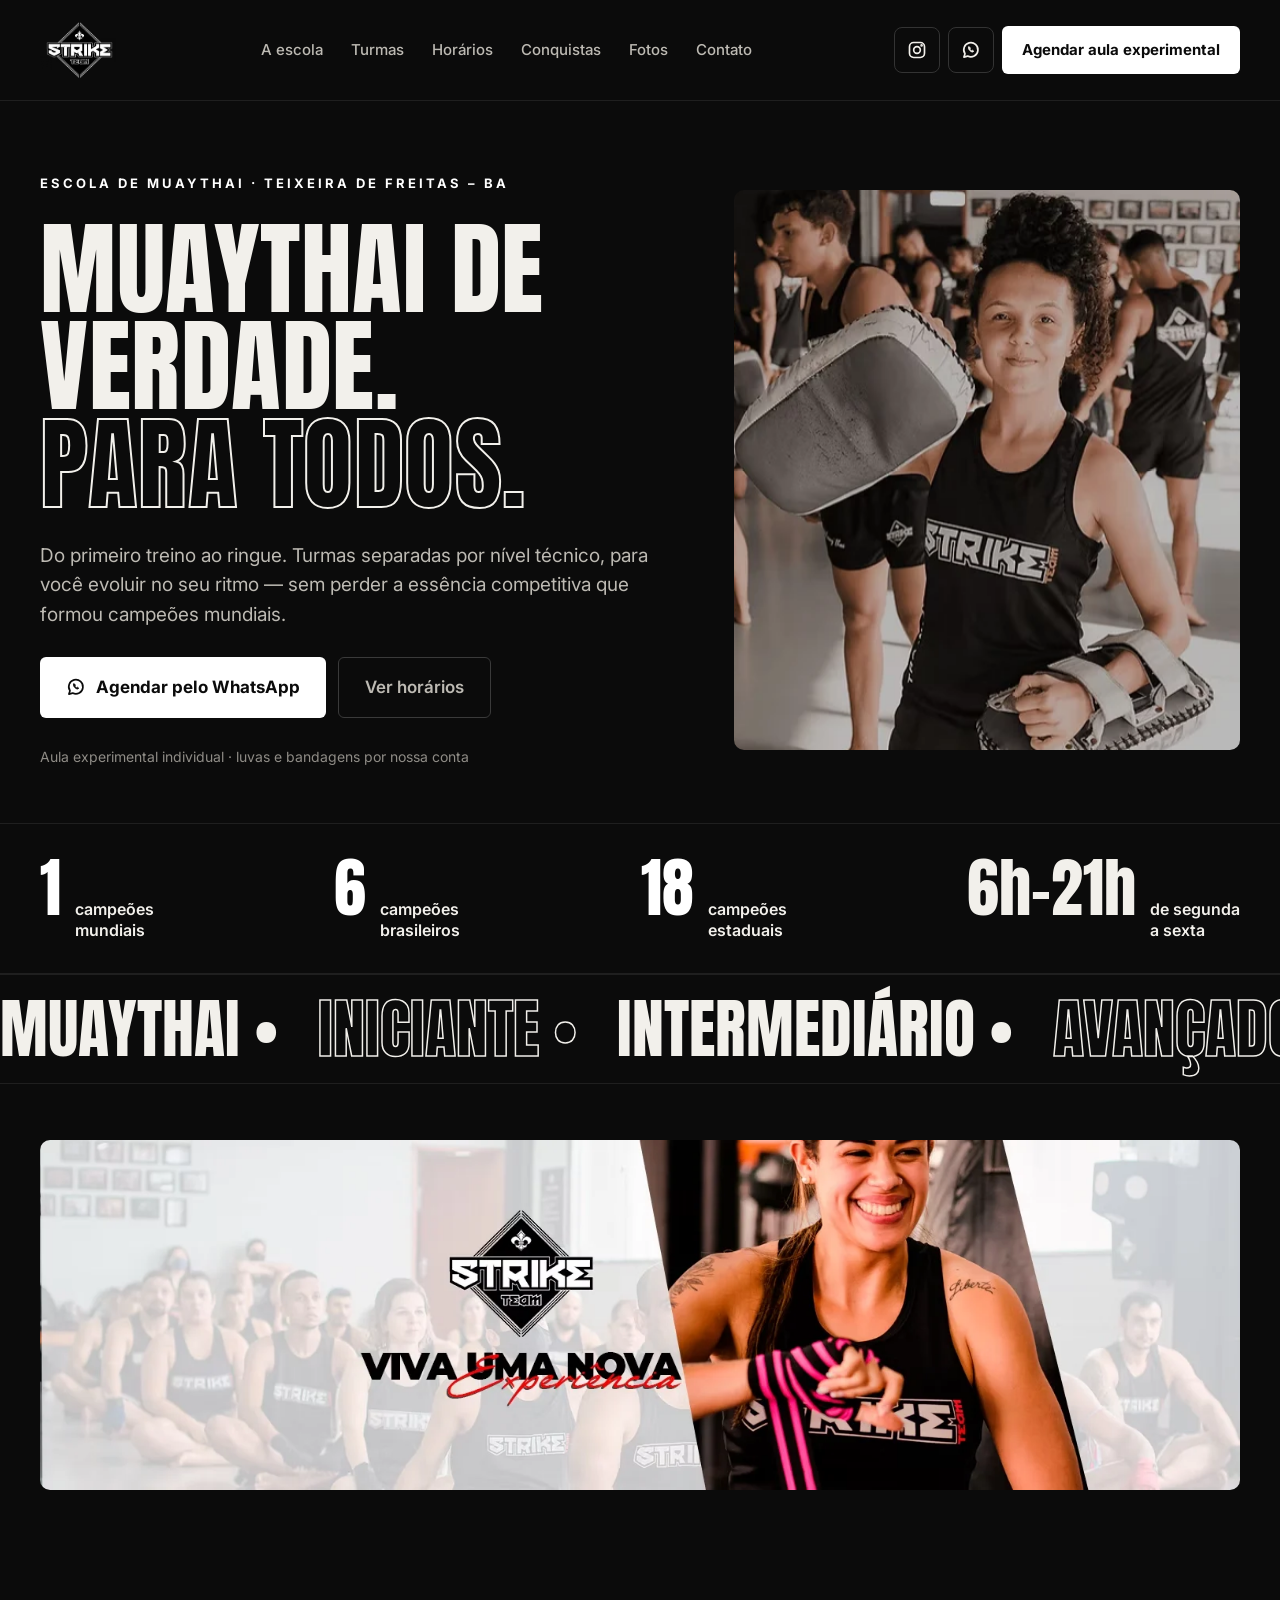
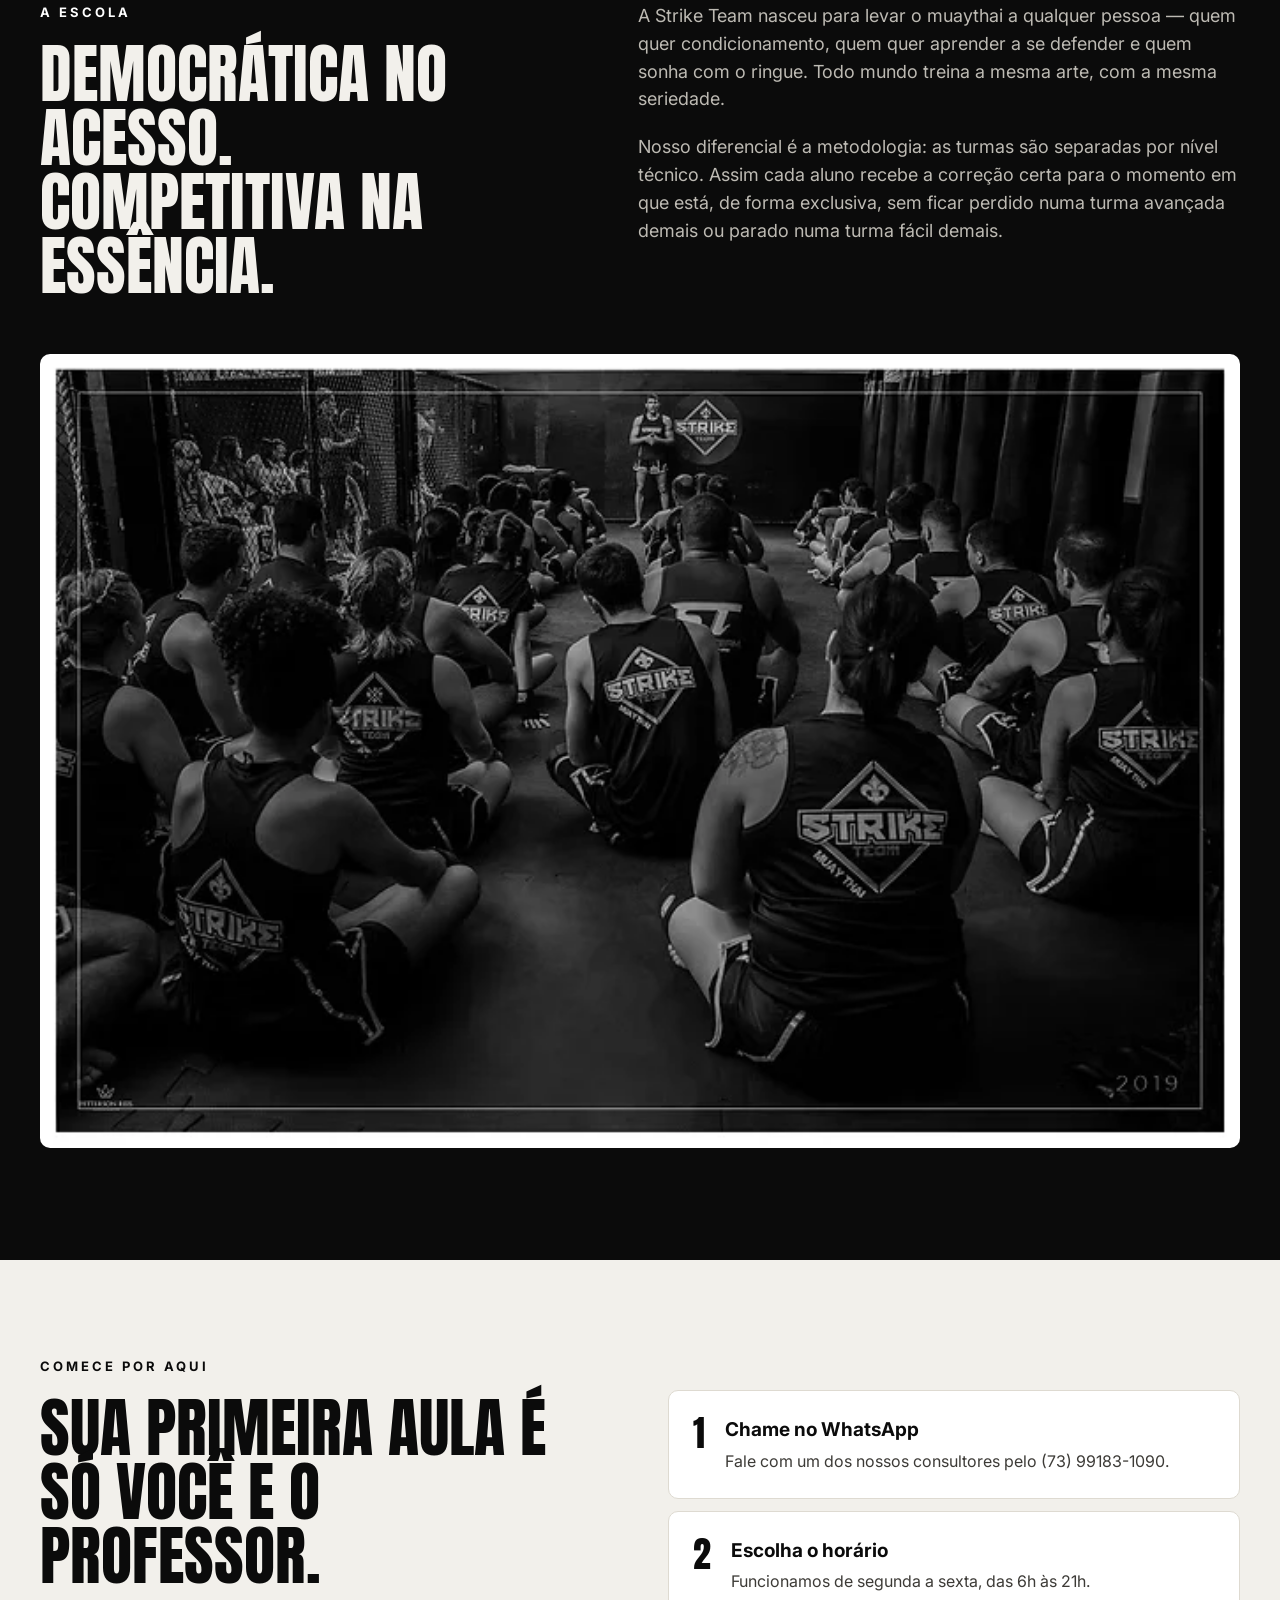
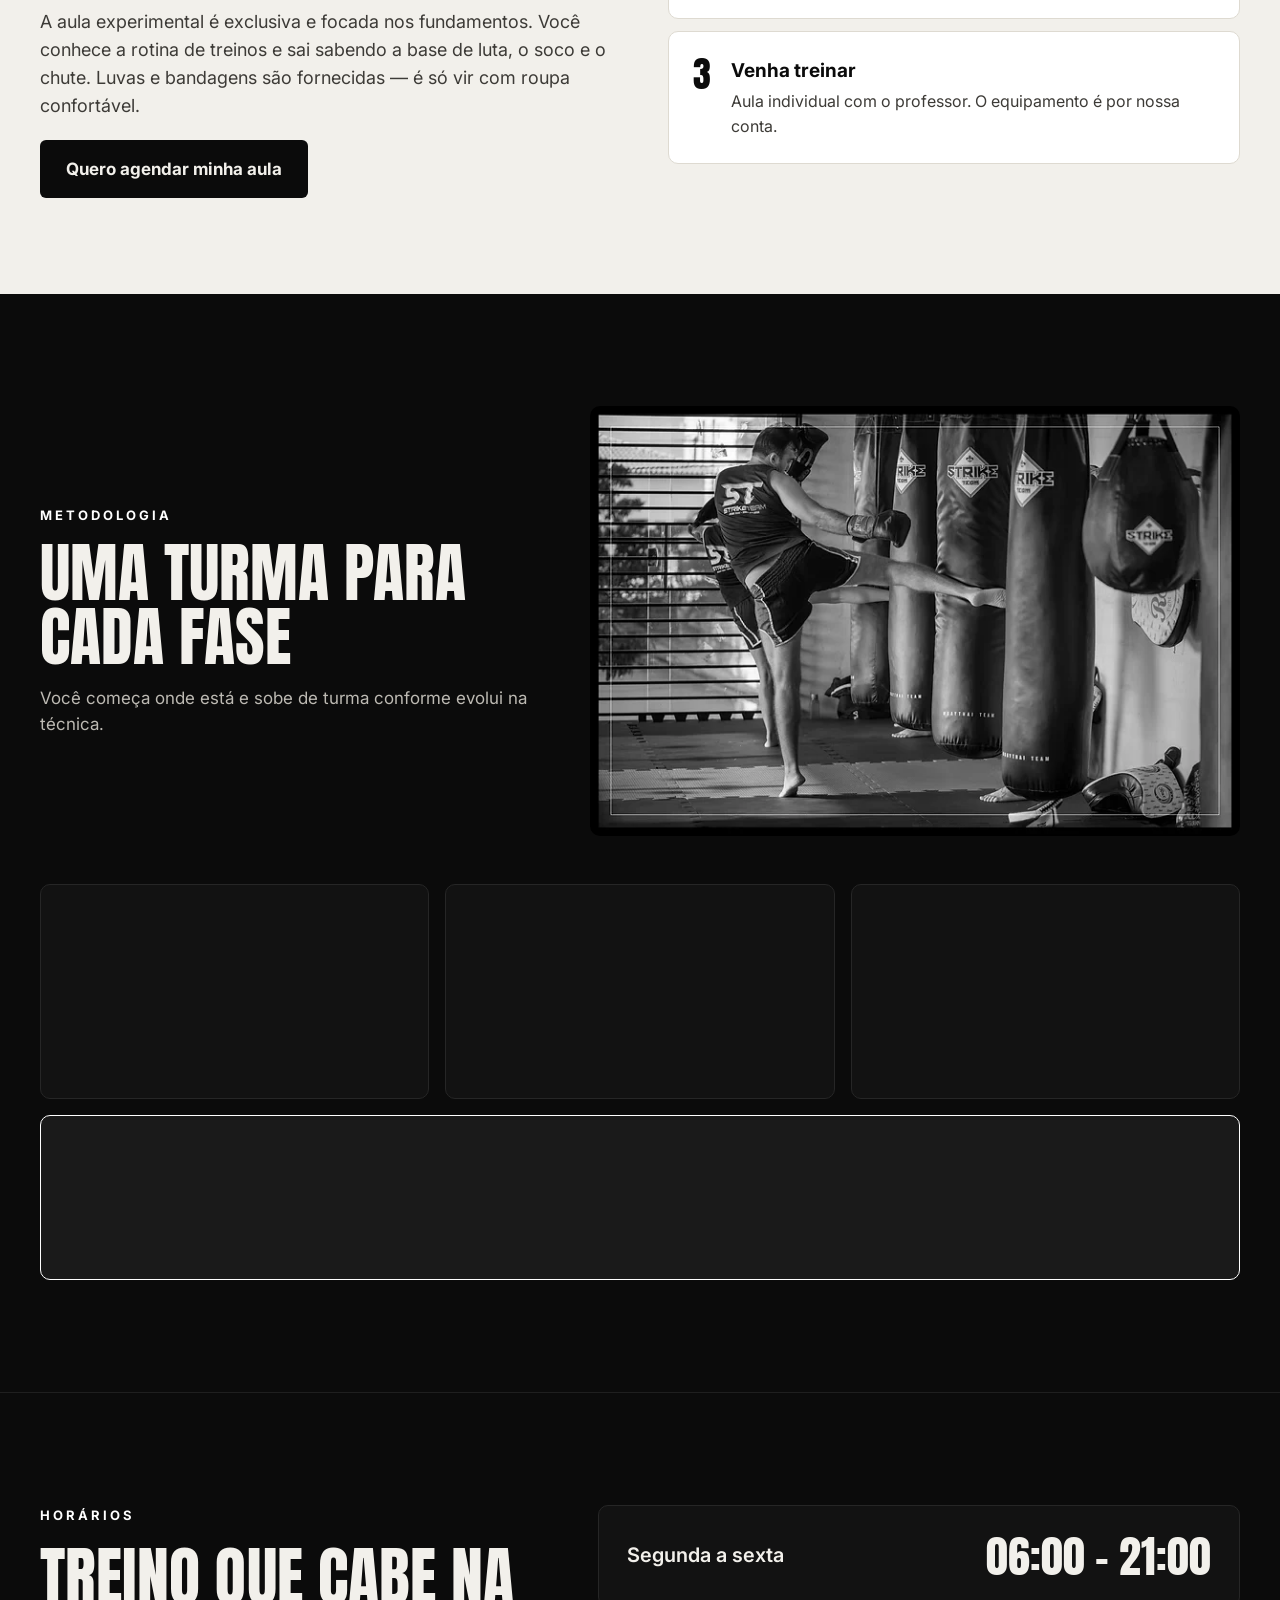
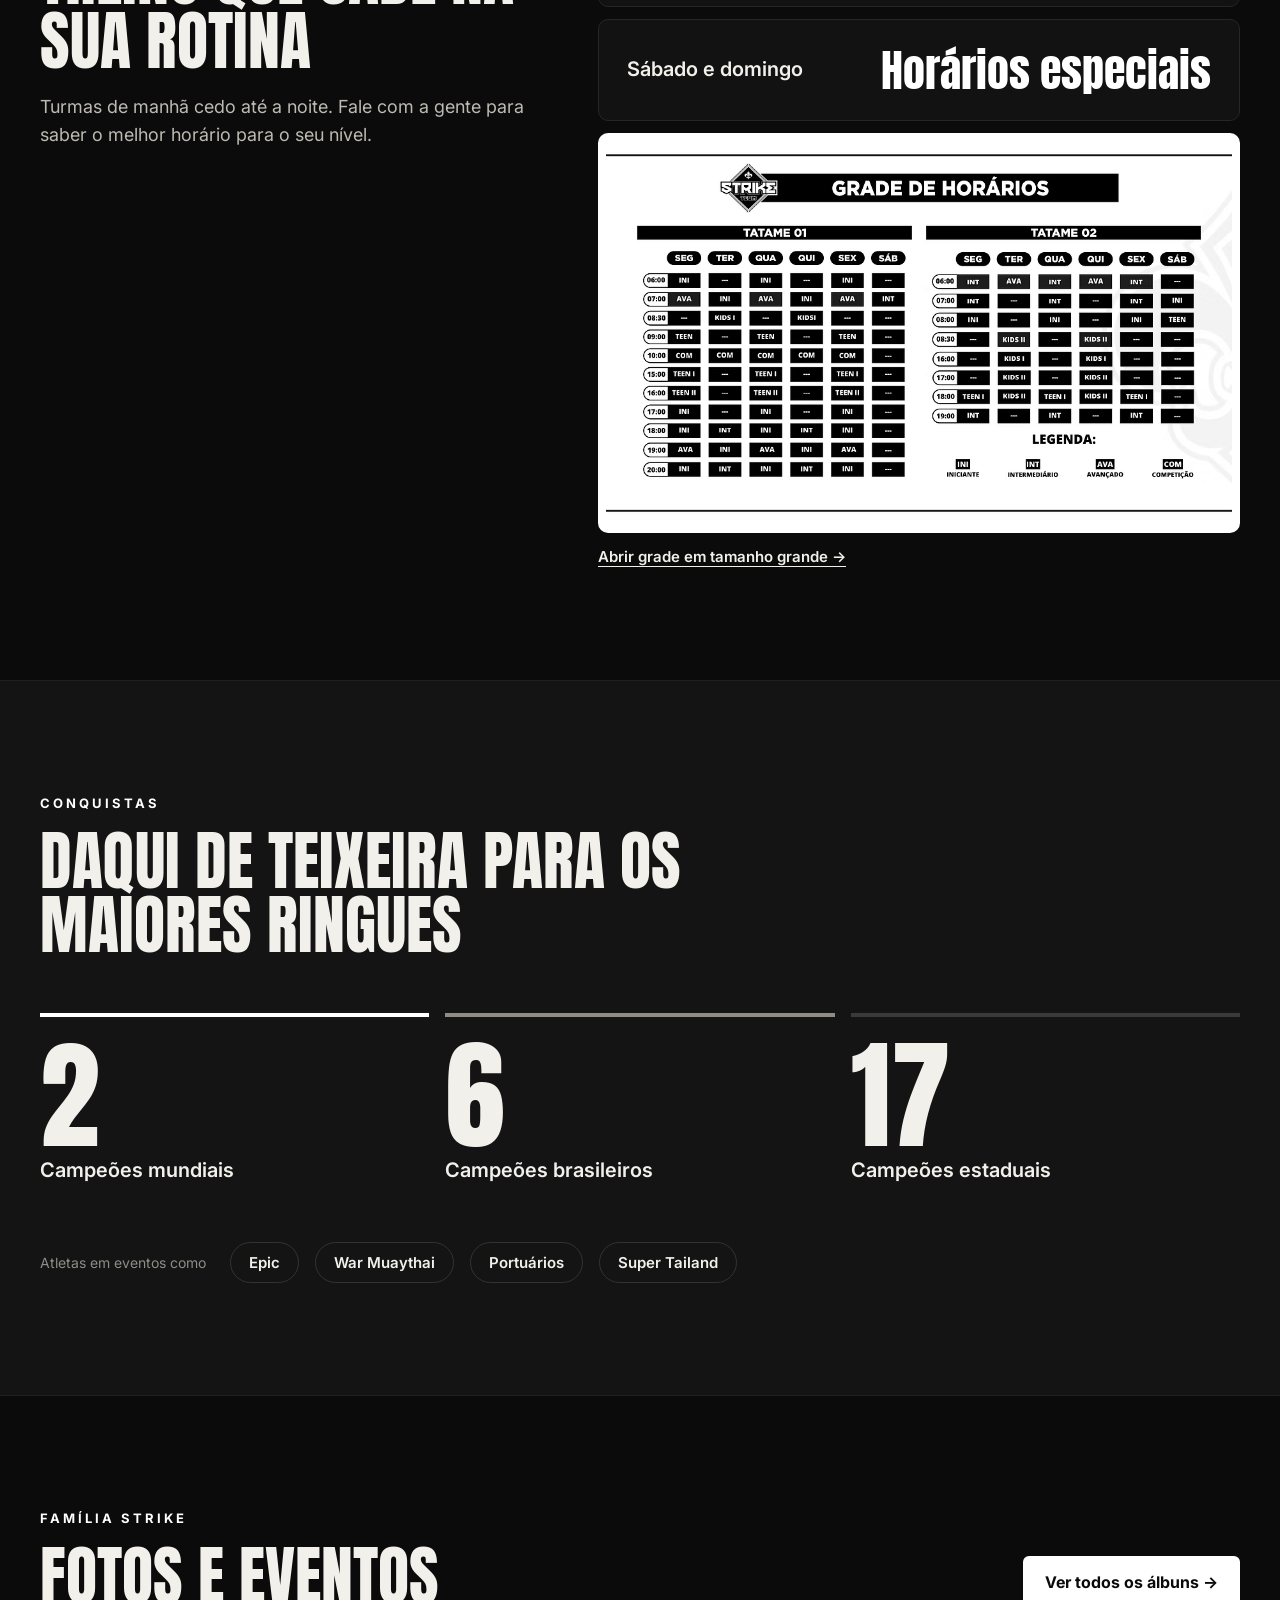
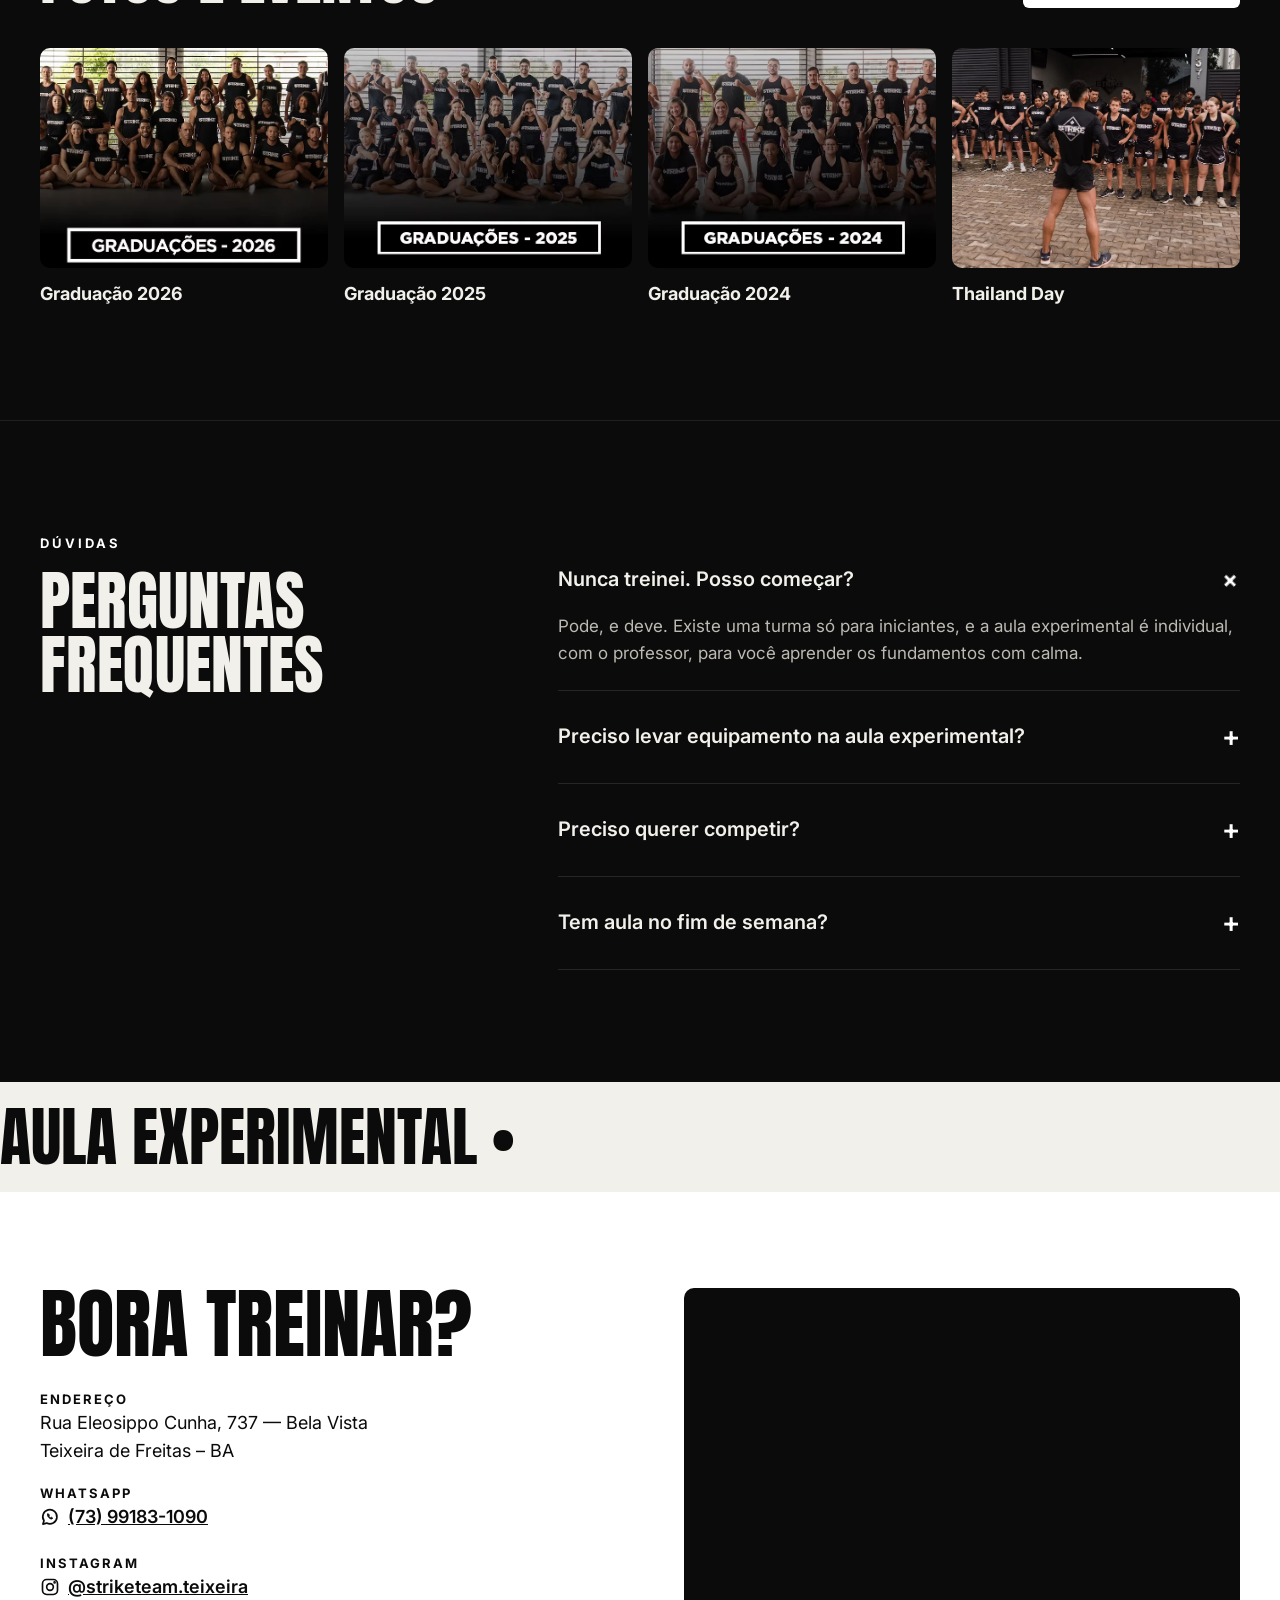
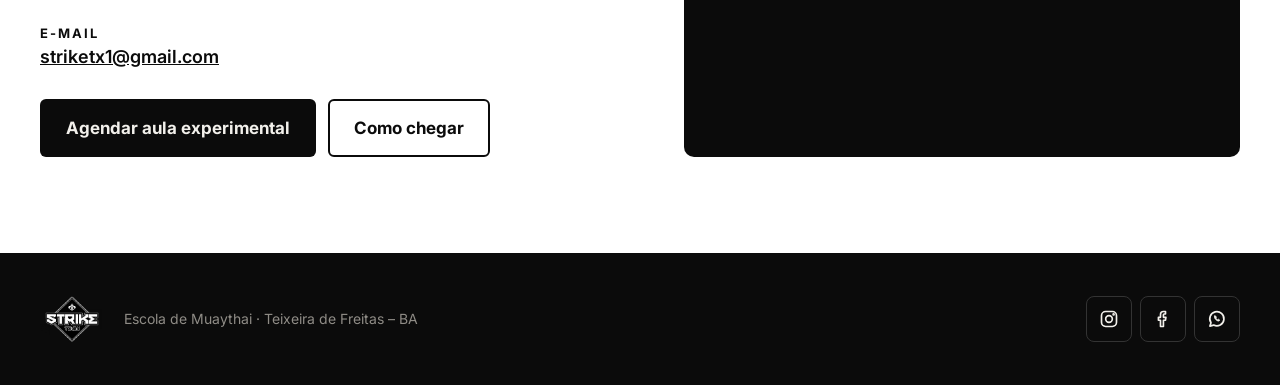
==== commit 07c9f962: "Versão animada passa a ser o site principal As páginas da raiz agora têm as animações (fx.css e fx.j" ====
--- a/index.html
+++ b/index.html
@@ -23,6 +23,8 @@
 details[open] .plus{transform:rotate(45deg)}
 .fx-icon{transition:background-color .25s,color .25s,border-color .25s}.fx-icon:hover{background:#F2F0EB;color:#0B0B0B !important;border-color:#F2F0EB !important}
 </style>
+<script>if(!(window.matchMedia&&matchMedia("(prefers-reduced-motion: reduce)").matches))document.documentElement.classList.add("js")</script>
+<link rel="stylesheet" href="fx.css">
 </head>
 <body>
 
@@ -314,5 +316,6 @@
 </div>
 
 
+<script src="fx.js"></script>
 </body>
 </html>
--- a/fx.css
+++ b/fx.css
@@ -0,0 +1,112 @@
+/* Strike Team — animações e interações */
+html{scroll-behavior:smooth}
+section[id]{scroll-margin-top:96px}
+
+/* barra de progresso de leitura */
+.fx-progress{position:fixed;top:0;left:0;width:100%;height:3px;background:#F2F0EB;transform-origin:0 50%;transform:scaleX(0);z-index:200;pointer-events:none}
+
+/* menu fixo com vidro ao rolar */
+header.fx-header{position:sticky;top:0;z-index:100;background:rgba(11,11,11,1);transition:background-color .35s ease,box-shadow .35s ease}
+header.fx-header.scrolled{background:rgba(11,11,11,.78);-webkit-backdrop-filter:blur(14px);backdrop-filter:blur(14px);box-shadow:0 10px 30px rgba(0,0,0,.35)}
+header.fx-header img{transition:height .35s cubic-bezier(.2,.7,.2,1)}
+header.fx-header.scrolled img{height:48px !important}
+.navlink{position:relative}
+.navlink::after{content:"";position:absolute;left:0;right:0;bottom:-6px;height:2px;background:#F2F0EB;transform:scaleX(0);transform-origin:right;transition:transform .35s cubic-bezier(.2,.7,.2,1)}
+.navlink:hover::after,.navlink[aria-current="page"]::after{transform:scaleX(1);transform-origin:left}
+
+/* entrada do topo */
+.fx-line{display:block;overflow:hidden;padding-bottom:.08em;margin-bottom:-.08em}
+.js .fx-line-in{display:inline-block;transform:translateY(110%);animation:fxLine 1.05s cubic-bezier(.2,.7,.2,1) forwards;animation-delay:calc(.15s + var(--i) * .16s)}
+@keyframes fxLine{to{transform:none}}
+.js .fx-hero-item{opacity:0;transform:translateY(26px);animation:fxUp .9s cubic-bezier(.2,.7,.2,1) forwards;animation-delay:calc(.5s + var(--i) * .12s)}
+@keyframes fxUp{to{opacity:1;transform:none}}
+.fx-hero-media{position:relative;overflow:hidden;border-radius:10px}
+.fx-hero-media img{width:100%;height:118% !important;object-fit:cover;border-radius:0 !important;will-change:transform}
+.js .fx-hero-media{animation:fxReveal 1.4s cubic-bezier(.2,.7,.2,1) .2s both}
+@keyframes fxReveal{from{clip-path:inset(100% 0 0 0)}to{clip-path:inset(0 0 0 0)}}
+
+/* "Para todos." preenche ao passar o mouse */
+.fx-fill{background:linear-gradient(#F2F0EB,#F2F0EB) no-repeat 0 0/0% 100%;-webkit-background-clip:text;background-clip:text;transition:background-size .7s cubic-bezier(.2,.7,.2,1);cursor:default}
+h1:hover .fx-fill{background-size:100% 100%}
+
+/* revelar ao rolar */
+.js .fx-reveal{opacity:0;transform:translateY(34px);transition:opacity .85s cubic-bezier(.2,.7,.2,1),transform .85s cubic-bezier(.2,.7,.2,1);transition-delay:var(--d,0ms)}
+.js .fx-reveal.fx-in{opacity:1;transform:none}
+
+/* faixas rolando */
+.fx-marquee{overflow:hidden;border-top:1px solid #1F1F1F;border-bottom:1px solid #1F1F1F;padding:22px 0;background:#0B0B0B;user-select:none}
+.fx-marquee.light{background:#F2F0EB;color:#0B0B0B;border-color:#F2F0EB}
+.fx-track{display:flex;width:max-content;animation:fxMarquee 38s linear infinite}
+.fx-marquee.rev .fx-track{animation-direction:reverse}
+.fx-marquee:hover .fx-track{animation-play-state:paused}
+.fx-track span{font-family:Anton,Impact,sans-serif;font-size:clamp(36px,5vw,64px);line-height:1;text-transform:uppercase;white-space:nowrap;padding-right:40px}
+.fx-track .o{color:transparent;-webkit-text-stroke:1.5px currentColor}
+.fx-marquee:not(.light) .fx-track .o{-webkit-text-stroke-color:#F2F0EB}
+@keyframes fxMarquee{to{transform:translateX(-50%)}}
+
+/* botões com brilho */
+.fx-btn{position:relative;overflow:hidden;transition:transform .25s cubic-bezier(.2,.7,.2,1),box-shadow .25s ease,background-color .25s ease !important}
+.fx-btn::after{content:"";position:absolute;top:0;bottom:0;left:-60%;width:40%;background:linear-gradient(100deg,transparent,rgba(255,255,255,.55),transparent);transform:skewX(-20deg);transition:left .7s cubic-bezier(.2,.7,.2,1);pointer-events:none}
+.fx-btn:hover{transform:translateY(-3px);box-shadow:0 12px 28px rgba(0,0,0,.35)}
+.fx-btn:hover::after{left:130%}
+.fx-btn:active{transform:translateY(0) scale(.98)}
+
+/* cartões 3D com luz seguindo o mouse */
+.fx-tilt{position:relative;transform-style:preserve-3d;transition:transform .5s cubic-bezier(.2,.7,.2,1),border-color .3s ease}
+.fx-tilt::before{content:"";position:absolute;inset:0;border-radius:inherit;background:radial-gradient(420px circle at var(--mx,50%) var(--my,50%),rgba(255,255,255,.10),transparent 45%);opacity:0;transition:opacity .3s;pointer-events:none}
+.fx-tilt:hover::before{opacity:1}
+.fx-tilt.moving{transition:transform .08s linear,border-color .3s ease}
+
+/* zoom nas fotos */
+.fx-zoom{overflow:hidden;border-radius:10px;display:block}
+.fx-zoom img{transition:transform .9s cubic-bezier(.2,.7,.2,1),filter .5s ease;border-radius:0 !important}
+a:hover .fx-zoom img,.fx-zoom:hover img{transform:scale(1.07)}
+.fx-gray img{filter:grayscale(1)}
+a:hover .fx-gray img,.fx-gray:hover img{filter:grayscale(0)}
+
+/* lightbox */
+[data-lightbox]{cursor:zoom-in}
+.fx-lb{position:fixed;inset:0;z-index:300;background:rgba(5,5,5,.92);display:flex;align-items:center;justify-content:center;padding:24px;opacity:0;pointer-events:none;transition:opacity .35s ease;-webkit-backdrop-filter:blur(6px);backdrop-filter:blur(6px)}
+.fx-lb.open{opacity:1;pointer-events:auto}
+.fx-lb img{max-width:min(1200px,94vw);max-height:86vh;border-radius:10px;box-shadow:0 30px 80px rgba(0,0,0,.6);transform:scale(.92);transition:transform .45s cubic-bezier(.2,.7,.2,1)}
+.fx-lb.open img{transform:scale(1)}
+.fx-lb button{position:absolute;top:18px;right:18px;width:48px;height:48px;border-radius:50%;border:1px solid #444;background:#111;color:#F2F0EB;font-size:24px;cursor:pointer}
+.fx-lb button:hover{background:#F2F0EB;color:#0B0B0B}
+
+/* WhatsApp flutuante e voltar ao topo */
+.fx-float{position:fixed;right:22px;z-index:150;display:flex;align-items:center;justify-content:center;border-radius:50%;transition:opacity .4s ease,transform .4s cubic-bezier(.2,.7,.2,1);opacity:0;transform:translateY(20px) scale(.8);pointer-events:none}
+.fx-float.show{opacity:1;transform:none;pointer-events:auto}
+.fx-wa{bottom:22px;width:62px;height:62px;background:#F2F0EB;color:#0B0B0B;box-shadow:0 10px 30px rgba(0,0,0,.45)}
+.fx-wa::before{content:"";position:absolute;inset:0;border-radius:50%;border:2px solid #F2F0EB;animation:fxPulse 2.2s ease-out infinite}
+@keyframes fxPulse{from{transform:scale(1);opacity:.8}to{transform:scale(1.7);opacity:0}}
+.fx-wa .tip{position:absolute;right:76px;white-space:nowrap;background:#F2F0EB;color:#0B0B0B;font:700 14px Inter,system-ui,sans-serif;padding:10px 14px;border-radius:6px;opacity:0;transform:translateX(8px);transition:opacity .3s,transform .3s;pointer-events:none}
+.fx-wa:hover .tip{opacity:1;transform:none}
+.fx-top{bottom:98px;width:46px;height:46px;background:#161616;border:1px solid #3A3A3A;color:#F2F0EB;cursor:pointer}
+.fx-top:hover{background:#F2F0EB;color:#0B0B0B}
+
+/* perguntas frequentes com abertura suave */
+details summary{transition:color .25s}
+details summary:hover{color:#FFFFFF}
+.plus{display:inline-block;transition:transform .35s cubic-bezier(.2,.7,.2,1) !important}
+
+/* troca de abas na página de fotos */
+.fx-swap{animation:fxSwap .6s cubic-bezier(.2,.7,.2,1)}
+@keyframes fxSwap{from{opacity:0;transform:translateY(24px)}to{opacity:1;transform:none}}
+.tab{transition:background-color .3s ease,color .3s ease,border-color .3s ease,transform .2s ease}
+.tab:active{transform:scale(.96)}
+.chip{transition:background-color .25s ease,color .25s ease,transform .25s cubic-bezier(.2,.7,.2,1)}
+.chip:hover{transform:translateY(-3px)}
+
+/* quem prefere menos movimento */
+@media (prefers-reduced-motion: reduce){
+  *,*::before,*::after{animation:none !important;transition:none !important;scroll-behavior:auto !important}
+  .fx-track{transform:none !important}
+}
+
+/* no celular o menu não fica fixo (ocuparia muito da tela) */
+@media (max-width: 760px){
+  header.fx-header{position:relative}
+  .fx-wa{width:56px;height:56px;right:16px;bottom:16px}
+  .fx-wa .tip{display:none}
+  .fx-top{right:21px;bottom:86px}
+}
